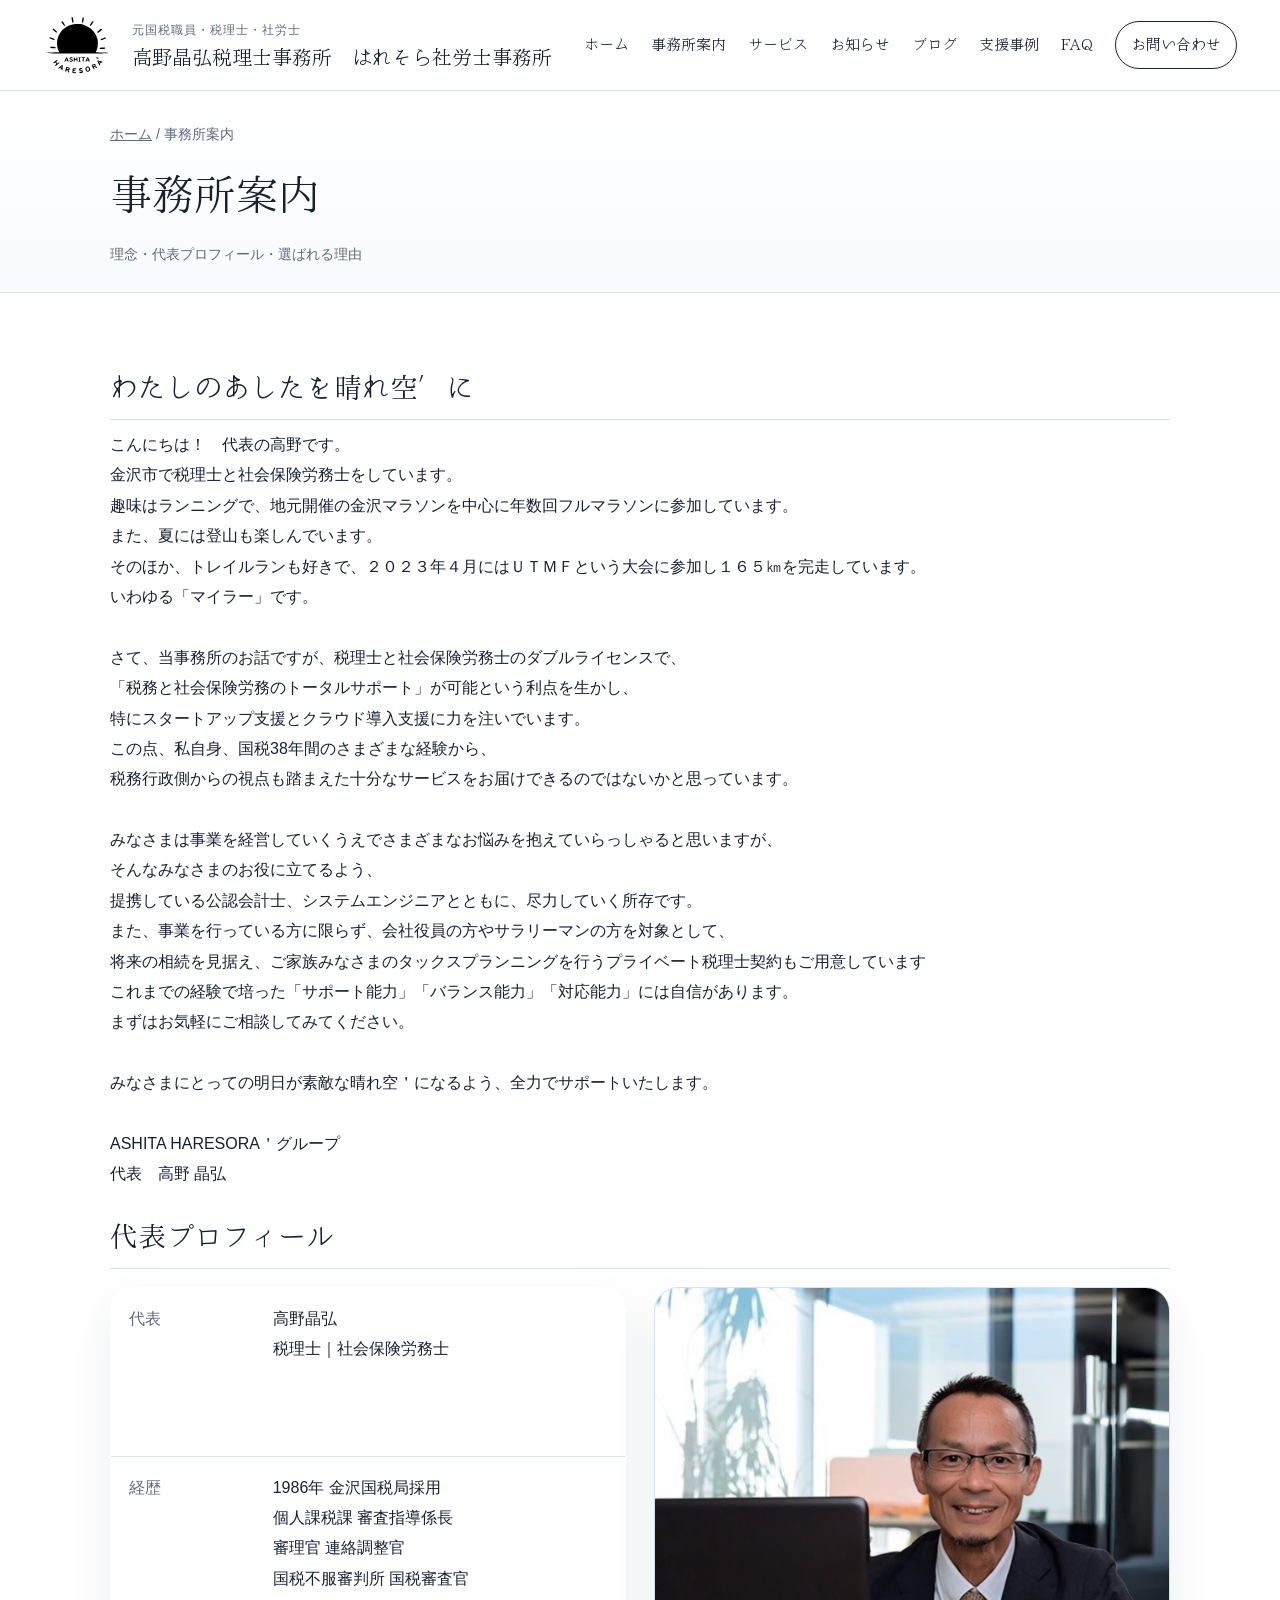
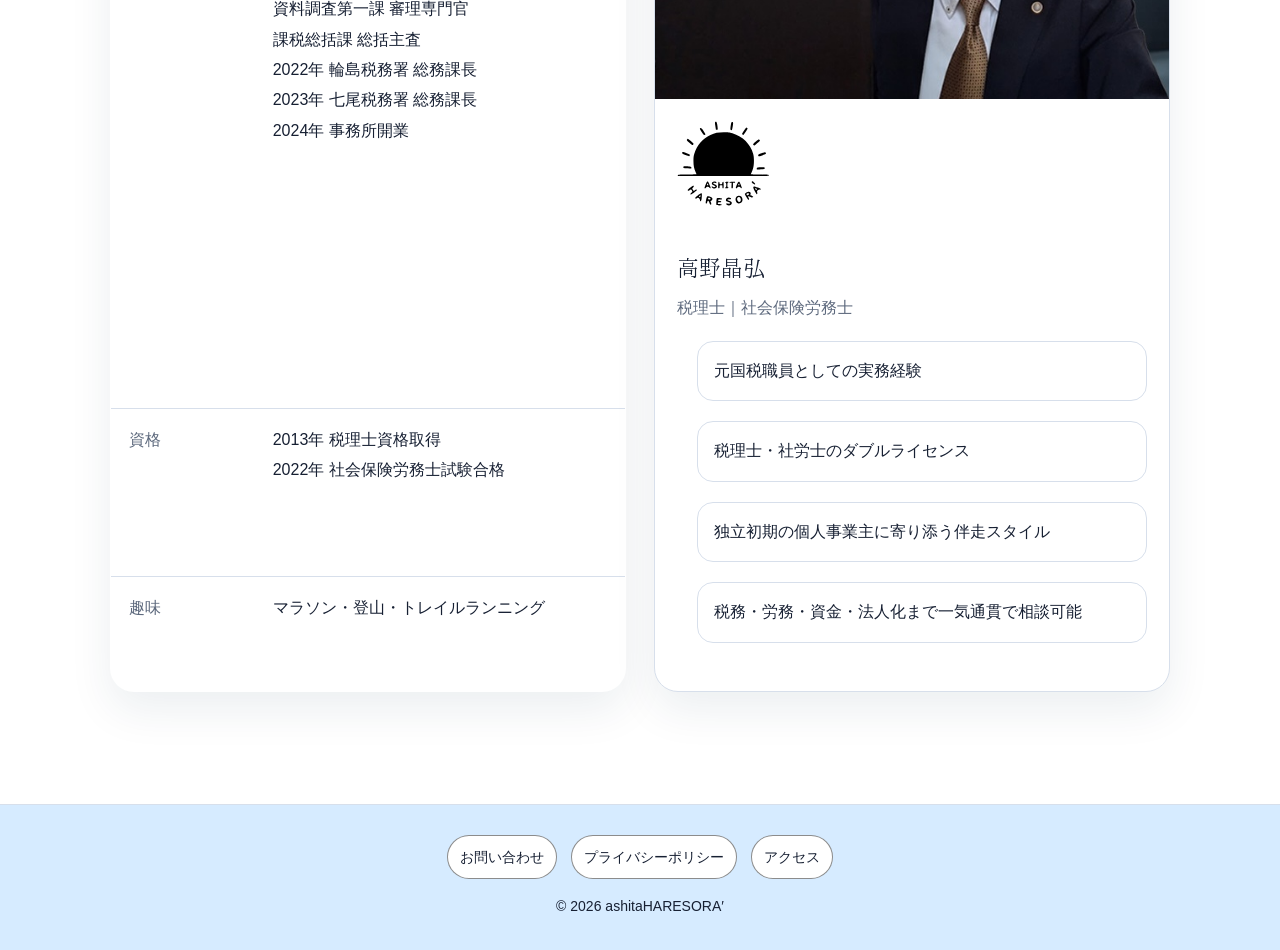
==== about/index.html @ 45d6ba75 "add new files" ====
<!DOCTYPE html>
<html lang="ja">

<head>
  <meta charset="UTF-8">
  <meta name="viewport" content="width=device-width, initial-scale=1.0">
  <title>事務所案内 | ashitaHARESORA′</title>
  <meta name="description" content="理念・代表プロフィール・強みを紹介します。">
  <meta name="robots" content="index,follow,max-image-preview:large">
  <link rel="canonical" href="https://ashitaharesora.github.io/ashita-haresora/about/">
  <meta property="og:title" content="事務所案内 | ashitaHARESORA′">
  <meta property="og:description" content="理念・代表プロフィール・強みを紹介します。">
  <meta property="og:type" content="website">
  <meta property="og:url" content="https://ashitaharesora.github.io/ashita-haresora/about/">
  <meta property="og:site_name" content="ashitaHARESORA′">
  <meta property="og:image" content="https://ashitaharesora.github.io/ashita-haresora/assets/img/ogp.jpg">
  <meta name="twitter:card" content="summary_large_image">
  <link rel="icon" href="../assets/img/Logo_1.svg" type="image/svg+xml">
  <link rel="apple-touch-icon" href="../assets/img/Logo_1.svg">
  <link rel="stylesheet" href="../assets/css/style.css">
  <script defer src="../assets/js/main.js"></script>

</head>

<body>
  <header class="site-header">
    <div class="header-inner">
      <a class="brand" href="../index.html" aria-label="高野晶弘税理士事務所 はれそら社労士事務所 トップページ">
        <img class="brand-logo" src="../assets/img/Logo_1.svg" alt="ashitaHARESORA′ ロゴ">
        <span class="brand-text">
          <span class="brand-kicker">元国税職員・税理士・社労士</span>
          <span class="brand-name">高野晶弘税理士事務所 はれそら社労士事務所</span>
        </span>
      </a>
      <button class="nav-toggle" type="button" aria-label="メニューを開く" aria-expanded="false" data-nav-toggle>
        <span></span><span></span><span></span>
      </button>
      <nav class="nav" data-nav>
        <div class="nav-list"><a class="nav-item" href="../index.html">ホーム</a>
          <a class="nav-item" href="../about/">事務所案内</a>
          <a class="nav-item" href="../services/">サービス</a>
          <a class="nav-item" href="../news/">お知らせ</a>
          <a class="nav-item" href="../blog/">ブログ</a>
          <a class="nav-item" href="../works/">支援事例</a>
          <a class="nav-item" href="../faq/">FAQ</a>
          <a class="nav-item cta" href="../contact/">お問い合わせ</a>
        </div>
      </nav>
    </div>
  </header>

  <main>
    <section class="page-hero">
      <div class="container">
        <p class="breadcrumbs"><a href="../index.html">ホーム</a> / <span>事務所案内</span></p>
        <h1>事務所案内</h1>
        <p class="meta">理念・代表プロフィール・選ばれる理由</p>
      </div>
    </section>
    <section class="section about-section">
      <div class="container">
        <div class="content about-content">
          <div class="content about-content">
            <h2>わたしのあしたを晴れ空′に</h2>
            <p>こんにちは！　代表の高野です。<br>
              金沢市で税理士と社会保険労務士をしています。<br>
              趣味はランニングで、地元開催の金沢マラソンを中心に年数回フルマラソンに参加しています。<br>
              また、夏には登山も楽しんでいます。<br>
              そのほか、トレイルランも好きで、２０２３年４月にはＵＴＭＦという大会に参加し１６５㎞を完走しています。<br>
              いわゆる「マイラー」です。<br>
              <br>
              さて、当事務所のお話ですが、税理士と社会保険労務士のダブルライセンスで、<br>
              「税務と社会保険労務のトータルサポート」が可能という利点を生かし、<br>
              特にスタートアップ支援とクラウド導入支援に力を注いでいます。<br>
              この点、私自身、国税38年間のさまざまな経験から、<br>
              税務行政側からの視点も踏まえた十分なサービスをお届けできるのではないかと思っています。<br>
              <br>
              みなさまは事業を経営していくうえでさまざまなお悩みを抱えていらっしゃると思いますが、<br>
              そんなみなさまのお役に立てるよう、<br>
              提携している公認会計士、システムエンジニアとともに、尽力していく所存です。<br>
              また、事業を行っている方に限らず、会社役員の方やサラリーマンの方を対象として、<br>
              将来の相続を見据え、ご家族みなさまのタックスプランニングを行うプライベート税理士契約もご用意しています<br>
              これまでの経験で培った「サポート能力」「バランス能力」「対応能力」には自信があります。<br>
              まずはお気軽にご相談してみてください。<br>
              <br>
              みなさまにとっての明日が素敵な晴れ空＇になるよう、全力でサポートいたします。<br>
              <br>
              ASHITA HARESORA＇グループ<br>
              代表　高野 晶弘
            </p>

            <h2>代表プロフィール</h2>

            <div class="about-profile-row">
              <div class="about-profile-table">
                <table class="table">
                  <tr>
                    <th>代表</th>
                    <td>高野晶弘<br>税理士｜社会保険労務士</td>
                  </tr>
                  <tr>
                    <th>経歴</th>
                    <td>1986年 金沢国税局採用<br>個人課税課 審査指導係長<br>審理官 連絡調整官<br>国税不服審判所 国税審査官<br>資料調査第一課 審理専門官<br>課税総括課
                      総括主査<br>2022年
                      輪島税務署 総務課長<br>2023年 七尾税務署 総務課長<br>2024年 事務所開業</td>
                  </tr>
                  <tr>
                    <th>資格</th>
                    <td>2013年 税理士資格取得<br>2022年 社会保険労務士試験合格</td>
                  </tr>
                  <tr>
                    <th>趣味</th>
                    <td>マラソン・登山・トレイルランニング</td>
                  </tr>
                </table>
              </div>

              <aside class="profile-card about-profile-card">
                <img class="profile-photo" src="../assets/img/representative.jpg" alt="代表 高野晶弘 税理士・社会保険労務士">
                <div class="profile-body">
                  <img class="mini-logo" src="../assets/img/Logo_1.svg" alt="ashitaHARESORA′ ロゴ">
                  <h3 class="profile-name">高野晶弘</h3>
                  <p class="profile-role">税理士｜社会保険労務士</p>
                  <ul class="list">
                    <li>元国税職員としての実務経験</li>
                    <li>税理士・社労士のダブルライセンス</li>
                    <li>独立初期の個人事業主に寄り添う伴走スタイル</li>
                    <li>税務・労務・資金・法人化まで一気通貫で相談可能</li>
                  </ul>
                </div>
              </aside>
            </div>
          </div>
        </div>
      </div>
    </section>
  </main>

  <footer class="site-footer">
    <div class="footer-inner">
      <div class="footer-links">
        <a href="../contact/">お問い合わせ</a>
        <a href="../privacy/">プライバシーポリシー</a>
        <a href="../access/">アクセス</a>
      </div>
      <div>© <span data-year></span> ashitaHARESORA′</div>
    </div>
  </footer>
</body>

</html>
---- assets/css/style.css ----
@font-face {
  font-family: 'はれのそら明朝';
  src: url('../fonts/harenosora-mincho.woff2') format('woff2'),
    url('../fonts/harenosora-mincho.woff') format('woff');
  font-display: swap;
}

:root {
  --bg: #ffffff;
  --text: #172033;
  --muted: #5d697d;
  --line: #d7dfeb;
  --accent: #d9ecfb;
  --accent-strong: #9cc7eb;
  --card: #f7fbff;
  --hero: #103f70;
  --hero-overlay: rgba(7, 31, 59, .44);
  --max: 1100px;
  --shadow: 0 18px 44px rgba(18, 45, 78, .08);
}

* {
  box-sizing: border-box
}

html {
  scroll-behavior: smooth
}

body {
  margin: 0;
  font-family: "Hiragino Kaku Gothic ProN", "Hiragino Sans", "Yu Gothic", "Meiryo", sans-serif;
  color: var(--text);
  background: var(--bg);
  line-height: 1.9
}

a {
  color: inherit;
  text-decoration: none
}

img {
  max-width: 100%;
  height: auto;
  display: block
}

.site-header {
  position: sticky;
  top: 0;
  z-index: 1000;
  background: rgba(255, 255, 255, .95);
  backdrop-filter: blur(10px);
  border-bottom: 1px solid var(--line)
}

.header-inner {
  max-width: var(--max);
  margin: 0 auto;
  padding: 14px 20px;
  display: flex;
  align-items: center;
  justify-content: space-between;
  gap: 20px
}

.brand {
  display: flex;
  align-items: center;
  gap: 14px;
  min-width: 0
}

.brand-logo {
  width: 62px;
  height: 62px;
  flex: 0 0 62px
}

.brand-text {
  display: flex;
  flex-direction: column;
  gap: 2px;
  min-width: 0
}

.brand-kicker {
  font-size: 12px;
  letter-spacing: .08em;
  color: var(--muted)
}

.brand-name {
  font-family: 'はれのそら明朝', "Yu Mincho", "Hiragino Mincho ProN", serif;
  font-size: 20px;
  line-height: 1.35
}

.nav-toggle {
  display: none;
  border: none;
  background: none;
  padding: 0;
  cursor: pointer;
  width: 36px;
  height: 28px
}

.nav-toggle span {
  display: block;
  height: 2px;
  background: var(--text);
  margin: 7px 0;
  border-radius: 999px
}

.nav-list {
  display: flex;
  gap: 22px;
  align-items: center;
  flex-wrap: wrap;
  font-family: 'はれのそら明朝', "Yu Mincho", "Hiragino Mincho ProN", serif
}

.nav-item {
  font-size: 15px
}

.nav-item.cta {
  padding: 9px 15px;
  border: 1px solid var(--text);
  border-radius: 999px;
  background: #fff
}

main {
  min-height: 60vh
}

.container {
  max-width: var(--max);
  margin: 0 auto;
  padding: 0 20px
}

.hero {
  position: relative;
  overflow: hidden;
  border-bottom: 1px solid rgba(255, 255, 255, .12);
  background: #163f6d;
  color: #fff
}

.hero::before {
  content: "";
  position: absolute;
  inset: 0;
  background: linear-gradient(115deg, var(--hero-overlay), rgba(7, 31, 59, .30) 45%, rgba(7, 31, 59, .18)), url('../img/photo1.jpg') center/cover no-repeat
}

.hero::after {
  content: "";
  position: absolute;
  inset: auto 0 0 0;
  height: 120px;
  background: linear-gradient(180deg, rgba(255, 255, 255, 0), rgba(7, 31, 59, .12))
}

.hero .container {
  position: relative;
  z-index: 1;
  padding-top: 96px;
  padding-bottom: 96px
}

.hero-kicker {
  display: inline-flex;
  padding: 7px 14px;
  border: 1px solid rgba(255, 255, 255, .38);
  border-radius: 999px;
  background: rgba(255, 255, 255, .08);
  font-size: 13px;
  letter-spacing: .08em;
  margin-bottom: 16px
}

.hero h1 {
  font-family: 'はれのそら明朝', "Yu Mincho", "Hiragino Mincho ProN", serif;
  font-weight: 400;
  font-size: clamp(30px, 5vw, 54px);
  line-height: 1.32;
  margin: 0 0 20px;
  max-width: 900px;
  text-shadow: 0 6px 24px rgba(0, 0, 0, .18)
}

.hero p {
  margin: 0;
  font-size: 17px;
  max-width: 850px;
  color: rgba(255, 255, 255, .92)
}

.hero-actions {
  display: flex;
  gap: 14px;
  flex-wrap: wrap;
  margin-top: 30px
}

.button {
  display: inline-flex;
  align-items: center;
  justify-content: center;
  padding: 13px 22px;
  border-radius: 999px;
  border: 1px solid var(--text);
  background: #fff;
  min-width: 180px;
  transition: .2s ease
}

.hero .button {
  border-color: rgba(255, 255, 255, .5)
}

.hero .button:not(.primary) {
  background: rgba(255, 255, 255, .12);
  color: #fff
}

.button.primary {
  background: var(--text);
  color: #fff
}

.button:hover {
  transform: translateY(-1px);
  box-shadow: 0 10px 24px rgba(18, 45, 78, .08)
}

.section {
  padding: 52px 0
}

.section.alt {
  background: #f7fbff
}

.section h2 {
  font-family: 'はれのそら明朝', "Yu Mincho", "Hiragino Mincho ProN", serif;
  font-weight: 400;
  font-size: clamp(25px, 4vw, 34px);
  line-height: 1.45;
  margin: 0 0 18px
}

.section-lead {
  color: var(--muted);
  max-width: 860px;
  margin: 0 0 30px
}

.grid {
  display: grid;
  gap: 20px
}

.grid.two {
  grid-template-columns: repeat(2, minmax(0, 1fr))
}

.grid.three {
  grid-template-columns: repeat(3, minmax(0, 1fr))
}

.card,
.news-item,
.blog-item,
.work-item,
.cta-box,
.profile-card,
.fee-guide {
  background: #fff;
  border: 1px solid var(--line);
  border-radius: 24px;
  box-shadow: var(--shadow)
}

.card {
  padding: 24px
}

.card h3 {
  margin: 0 0 10px;
  font-size: 20px;
  font-family: 'はれのそら明朝', "Yu Mincho", "Hiragino Mincho ProN", serif;
  font-weight: 400;
  line-height: 1.5
}

.card p {
  margin: 0;
  color: #374151
}

.list {
  display: grid;
  gap: 12px;
  padding: 0;
  margin: 0;
  list-style: none
}

.list li {
  padding: 14px 16px;
  border: 1px solid var(--line);
  border-radius: 16px;
  background: #fff
}

.split {
  display: grid;
  grid-template-columns: minmax(0, 1.18fr) minmax(360px, 0.82fr);
  gap: 28px;
  align-items: start;
}

.meta {
  color: var(--muted);
  font-size: 14px
}

.page-hero {
  padding: 56px 0 40px;
  border-bottom: 1px solid var(--line);
  background: linear-gradient(180deg, #fff, #f8fbff)
}

.page-hero h1 {
  margin: 0 0 8px;
  font-family: 'はれのそら明朝', "Yu Mincho", "Hiragino Mincho ProN", serif;
  font-size: clamp(28px, 4vw, 42px);
  font-weight: 400
}

.breadcrumbs {
  margin: 0 0 16px;
  font-size: 14px;
  color: var(--muted)
}

.breadcrumbs a {
  text-decoration: underline
}

.content {
  max-width: 800px
}

.content h2,
.content h3 {
  font-family: 'はれのそら明朝', "Yu Mincho", "Hiragino Mincho ProN", serif;
  font-weight: 400;
  line-height: 1.5
}

.content h2 {
  font-size: 28px;
  margin: 40px 0 12px;
  padding-bottom: 10px;
  border-bottom: 1px solid var(--line)
}

.content h3 {
  font-size: 22px;
  margin: 28px 0 8px
}

.content p {
  margin: 0 0 18px
}

.content ul,
.content ol {
  margin: 0 0 18px 1.25em
}

.content li {
  margin: 0 0 8px
}

.news-list,
.blog-list {
  display: grid;
  gap: 16px
}

.news-item,
.blog-item,
.work-item {
  padding: 22px
}

.news-item time,
.blog-item .meta,
.work-item .meta {
  display: block;
  color: var(--muted);
  font-size: 14px;
  margin-bottom: 8px
}

.news-item h3,
.blog-item h3,
.work-item h3 {
  margin: 0 0 8px;
  font-size: 22px;
  line-height: 1.5;
  font-family: 'はれのそら明朝', "Yu Mincho", "Hiragino Mincho ProN", serif;
  font-weight: 400
}

.tag {
  display: inline-block;
  padding: 4px 10px;
  background: var(--accent);
  border-radius: 999px;
  font-size: 12px
}

.notice {
  padding: 16px 18px;
  border: 1px solid var(--accent-strong);
  background: #f5fbff;
  border-radius: 16px
}

.faq-item {
  padding: 18px 0;
  border-bottom: 1px solid var(--line)
}

.faq-item h3 {
  margin: 0 0 8px;
  font-size: 20px
}

.cta-box {
  background: linear-gradient(135deg, #f7fbff, #eef6ff);
  padding: 30px
}

.site-footer {
  margin-top: 64px;
  border-top: 1px solid var(--line);
  background: rgba(204, 231, 255, .8)
}

.footer-inner {
  max-width: var(--max);
  margin: 0 auto;
  padding: 30px 20px;
  text-align: center;
  font-size: 14px
}

.footer-links {
  display: flex;
  justify-content: center;
  gap: 14px;
  flex-wrap: wrap;
  margin-bottom: 14px
}

.footer-links a {
  padding: 8px 12px;
  border: 1px solid rgba(0, 0, 0, .45);
  border-radius: 999px;
  background: #fff
}

.table {
  width: 100%;
  border-collapse: collapse;
  margin: 12px 0 18px
}

.table th,
.table td {
  border-bottom: 1px solid var(--line);
  padding: 12px 8px;
  text-align: left;
  vertical-align: top
}

.table th {
  width: 28%;
  color: var(--muted);
  font-weight: 400
}

.profile-card {
  overflow: hidden
}

.profile-photo {
  width: 100%;
  aspect-ratio: 5/4;
  object-fit: cover
}

.profile-body {
  padding: 22px
}

.profile-name {
  margin: 0 0 6px;
  font-size: 24px;
  font-family: 'はれのそら明朝', "Yu Mincho", "Hiragino Mincho ProN", serif;
  font-weight: 400
}

.profile-role {
  margin: 0 0 14px;
  color: var(--muted)
}

.mini-logo {
  width: 92px;
  margin: 0 0 18px
}

.service-visual {
  margin: 22px 0 0
}

.fee-guide {
  padding: 18px
}

.fee-guide img {
  width: 100%;
  border-radius: 16px;
  border: 1px solid var(--line)
}

.fee-guide figcaption {
  margin-top: 12px;
  font-size: 14px;
  color: var(--muted)
}

.logo-strip {
  display: grid;
  grid-template-columns: 1fr;
  gap: 12px;
  margin-bottom: 18px;
}

.logo-strip img {
  width: 64px;
  height: 64px;
}

.logo-strip h3 {
  margin: 0 0 6px;
  line-height: 1.5;
}

.logo-strip .meta {
  margin: 0;
}

.home-profile {
  display: grid;
  grid-template-columns: minmax(280px, 320px) minmax(280px, 1fr);
  gap: 24px;
  align-items: start;
}

.highlight-card {
  background: linear-gradient(180deg, #fff, #f8fbff);
  min-width: 0;
}

/* ===== top only: logoなし・右上ハンバーガー ===== */

.home-page .site-header.home-header {
  position: absolute;
  top: 0;
  left: 0;
  right: 0;
  z-index: 30;
  background: transparent;
  border-bottom: none;
  backdrop-filter: none;
}

.home-page .home-header .header-inner {
  max-width: var(--max);
  margin: 0 auto;
  padding: 22px 20px;
  display: flex;
  align-items: flex-start;
  justify-content: space-between;
  gap: 20px;
}

.home-page .brand-overlay {
  display: block;
  min-width: 0;
}

.home-page .brand-text-overlay {
  color: #fff;
}

.home-page .brand-kicker-overlay {
  display: block;
  margin-bottom: 6px;
  font-size: 12px;
  letter-spacing: .08em;
  color: rgba(255, 255, 255, .88);
  text-shadow: 0 4px 16px rgba(0, 0, 0, .20);
}

.home-page .brand-name-line {
  display: block;
  white-space: nowrap;
  font-family: 'はれのそら明朝', "Yu Mincho", "Hiragino Mincho ProN", serif;
  font-size: clamp(24px, 2.6vw, 38px);
  line-height: 1.35;
  color: #fff;
  text-shadow: 0 6px 24px rgba(0, 0, 0, .22);
}

/* 通常ナビはトップでは隠す */
.home-page .nav {
  display: none;
}

/* 開いた時だけ表示 */
.home-page .nav.open {
  display: block;
}

.home-page .nav-toggle {
  display: block;
}

.home-page .nav-toggle-overlay {
  width: 44px;
  height: 44px;
  padding: 6px 4px;
  border: none;
  border-radius: 0;
  background: transparent;
  backdrop-filter: none;
  box-shadow: none;
}

.home-page .nav-toggle-overlay span {
  display: block;
  height: 2px;
  margin: 6px 0;
  border-radius: 999px;
  background: #fff;
}

.home-page .nav-overlay-panel {
  position: fixed;
  top: 0;
  right: 0;
  width: min(420px, 100%);
  height: 100vh;
  padding: 96px 28px 28px;
  background: rgba(255, 255, 255, .98);
  border-left: 1px solid var(--line);
  box-shadow: -12px 0 40px rgba(18, 45, 78, .12);
  z-index: 40;
}

.home-page .nav-overlay-panel .nav-list {
  display: grid;
  gap: 14px;
  padding: 0;
  margin: 0;
}

.home-page .nav-overlay-panel .nav-item {
  display: block;
  font-family: 'はれのそら明朝', "Yu Mincho", "Hiragino Mincho ProN", serif;
  font-size: 24px;
  line-height: 1.5;
}

.home-page .nav-overlay-panel .nav-item.cta {
  margin-top: 12px;
  padding: 14px 18px;
  text-align: center;
  border: 1px solid var(--text);
  border-radius: 999px;
  background: #fff;
}

.home-page .hero .container {
  padding-top: 190px;
  padding-bottom: 110px;
}

@media (max-width: 900px) {
  .home-page .home-header .header-inner {
    padding: 16px 16px 0;
    gap: 12px;
  }

  .home-page .brand-name-line {
    font-size: clamp(17px, 5vw, 24px);
    line-height: 1.4;
    white-space: normal;
  }

  .home-page .brand-kicker-overlay {
    font-size: 10px;
    margin-bottom: 4px;
  }

  .home-page .nav-toggle-overlay {
    width: 44px;
    height: 44px;
    padding: 8px;
  }

  .home-page .nav-overlay-panel {
    width: 100%;
    padding: 84px 20px 24px;
  }

  .home-page .nav-overlay-panel .nav-item {
    font-size: 20px;
  }

  .home-page .hero .container {
    padding-top: 150px;
    padding-bottom: 88px;
  }
}

.home-page .nav-toggle {
  display: block !important;
  position: relative;
  z-index: 60;
}

.home-page .nav-overlay-panel {
  display: none;
}

.home-page .nav-overlay-panel.open {
  display: block;
}

/* ===== トップの屋号を少し下げる ===== */
.home-page .brand-name-group {
  display: flex;
  flex-direction: column;
  gap: 2px;
  margin-top: 20px;
}

/* ===== ヒーロー内の肩書きラベル幅を少し縮める ===== */
.hero-kicker {
  display: inline-flex;
  width: fit-content;
  padding: 6px 12px;
  border: 1px solid rgba(255, 255, 255, .38);
  border-radius: 999px;
  background: rgba(255, 255, 255, .08);
  font-size: 12px;
  letter-spacing: .04em;
  margin-bottom: 16px;
}

/* ===== 開いたメニューの見た目 ===== */
.home-page .nav-overlay-panel {
  position: fixed;
  top: 0;
  right: 0;
  width: min(420px, 100%);
  height: 100vh;
  padding: 84px 28px 28px;
  background: rgba(255, 255, 255, .98);
  border-left: 1px solid var(--line);
  box-shadow: -12px 0 40px rgba(18, 45, 78, .12);
  z-index: 40;
}

.home-page .nav-overlay-panel .nav-list {
  list-style: none;
  padding: 0;
  margin: 0;
  display: grid;
  gap: 14px;
}

.home-page .nav-overlay-panel .nav-list li {
  list-style: none;
  margin: 0;
  padding: 0;
}

.home-page .nav-overlay-panel .nav-item {
  display: block;
  font-family: 'はれのそら明朝', "Yu Mincho", "Hiragino Mincho ProN", serif;
  font-size: 24px;
  line-height: 1.5;
}

/* ===== 閉じるボタン ===== */
.home-page .nav-close {
  position: absolute;
  top: 22px;
  right: 22px;
  width: 48px;
  height: 48px;
  border: 1px solid var(--line);
  border-radius: 999px;
  background: #fff;
  color: var(--text);
  font-size: 28px;
  line-height: 1;
  cursor: pointer;
  display: flex;
  align-items: center;
  justify-content: center;
}

.home-page .nav-close:hover {
  background: #f7fbff;
}

@media (max-width: 900px) {
  .home-page .brand-name-group {
    margin-top: 10px;
  }

  .hero-kicker {
    font-size: 11px;
    padding: 5px 10px;
  }

  .home-page .nav-close {
    top: 18px;
    right: 18px;
    width: 42px;
    height: 42px;
    font-size: 24px;
  }
}

/* ===== HeroをPCで1画面いっぱいにする ===== */
.home-page .hero {
  min-height: 100svh;
  display: flex;
  align-items: stretch;
}

.home-page .hero::before {
  background:
    linear-gradient(115deg, var(--hero-overlay), rgba(7, 31, 59, .30) 45%, rgba(7, 31, 59, .18)),
    url('../img/photo1.jpg') center center / cover no-repeat;
}

.home-page .hero .container {
  width: 100%;
  min-height: 100svh;
  display: flex;
  flex-direction: column;
  justify-content: center;
  padding-top: 140px;
  padding-bottom: 80px;
}

/* ===== PCで画面がかなり横長な時も自然に見せる ===== */
@media (min-width: 901px) {
  .home-page .hero::before {
    background-position: 82% center;
  }
}

/* ===== スマホでは太陽側（右側）が見えるようにする ===== */
@media (max-width: 900px) {
  .home-page .hero {
    min-height: 100svh;
  }

  .home-page .hero::before {
    background:
      linear-gradient(115deg, var(--hero-overlay), rgba(7, 31, 59, .30) 45%, rgba(7, 31, 59, .18)),
      url('../img/photo1.jpg') 78% center / cover no-repeat;
  }

  .home-page .hero .container {
    min-height: 100svh;
    justify-content: flex-start;
    padding-top: 150px;
    padding-bottom: 60px;
  }

  .home-page .hero .container {
    padding-top: 130px;
    padding-bottom: 36px;
    min-height: auto;
  }

  .home-page .brand-name-group {
    margin-top: 6px;
    gap: 0;
  }

  .home-page .brand-name-line {
    line-height: 1.28;
  }

  .home-page .hero-kicker {
    margin-top: 18px;
    margin-bottom: 14px;
    padding: 5px 10px;
  }

  .home-page .hero h1 {
    margin-bottom: 18px;
    line-height: 1.32;
  }

  .home-page .hero p {
    margin-bottom: 18px;
    line-height: 1.8;
  }

  .home-page .hero-actions {
    margin-top: 18px;
    gap: 10px;
  }
}

.highlight-card h3,
.highlight-card p,
.highlight-card li {
  word-break: normal;
  overflow-wrap: break-word;
}

@media (max-width: 1200px) {
  .home-profile {
    grid-template-columns: 1fr;
  }
}

@media (max-width: 900px) {

  .grid.two,
  .grid.three,
  .split,
  .home-profile {
    grid-template-columns: 1fr;
  }

  .nav-toggle {
    display: block
  }

  .nav {
    position: fixed;
    inset: 72px 0 auto 0;
    background: #fff;
    border-bottom: 1px solid var(--line);
    display: none;
  }

  .nav.open {
    display: block
  }

  .nav-list {
    padding: 18px 20px;
    display: grid;
    gap: 12px;
  }
}

/* ===== final mobile spacing adjust ===== */
@media (max-width: 900px) {
  .home-page .home-header .header-inner {
    padding: 12px 14px 0;
    gap: 10px;
  }

  .home-page .brand-name-group {
    margin-top: 12px;
    gap: 0;
  }

  .home-page .brand-name-line {
    font-size: clamp(16px, 4.8vw, 22px);
    line-height: 1.18;
  }

  .home-page .hero .container {
    padding-top: 112px;
    padding-bottom: 20px;
    min-height: auto;
  }

  .home-page .hero-kicker {
    margin-top: -3px;
    margin-bottom: 10px;
    padding: 4px 9px;
    font-size: 10px;
    line-height: 1.2;
  }

  .home-page .hero h1 {
    margin: 0 0 12px;
    line-height: 1.22;
    font-size: clamp(34px, 10.5vw, 52px);
  }

  .home-page .hero p {
    margin: 0 0 12px;
    line-height: 1.65;
    font-size: 14px;
  }

  .home-page .hero-actions {
    margin-top: 12px;
    gap: 8px;
  }

  .home-page .hero .button {
    min-width: 160px;
    padding: 11px 18px;
  }
}

/* about page only */
.about-content {
  max-width: 100%;
}

.about-profile-row {
  display: grid;
  grid-template-columns: minmax(0, 1.6fr) minmax(300px, 0.9fr);
  gap: 28px;
  align-items: stretch;
}

.about-profile-table,
.about-profile-card {
  height: 100%;
}

.about-profile-table .table {
  height: 100%;
  margin: 0;
  background: #fff;
  border: 1px solid var(--line);
  border-radius: 24px;
  overflow: hidden;
  box-shadow: var(--shadow);
}

.about-profile-table .table th,
.about-profile-table .table td {
  padding: 16px 18px;
}

.about-profile-card {
  display: flex;
  flex-direction: column;
}

.about-profile-card .profile-photo {
  aspect-ratio: 5 / 4;
  object-fit: cover;
}

.about-profile-card .profile-body {
  flex: 1;
  display: flex;
  flex-direction: column;
}

.about-profile-card .list {
  flex: 1;
}

@media (max-width: 900px) {
  .about-profile-row {
    grid-template-columns: 1fr;
  }
}

/* ===== about page fix ===== */

.about-section {
  padding-top: 40px;
}

.about-content {
  max-width: 100%;
  margin: 0 auto;
}

.page-hero {
  padding: 40px 0 24px;
}

.page-hero h1 {
  margin: 0 0 6px;
}

.page-hero .meta {
  margin: 0;
}

.about-profile-row {
  display: grid;
  grid-template-columns: repeat(2, minmax(0, 1fr));
  gap: 28px;
  align-items: stretch;
}

.about-profile-table,
.about-profile-card {
  height: 100%;
  width: 100%;
  min-width: 0;
}

.about-profile-card {
  display: flex;
  flex-direction: column;
}

.about-profile-card .profile-body {
  flex: 1;
  display: flex;
  flex-direction: column;
}

.about-profile-card .list {
  flex: 1;
}

@media (max-width: 900px) {
  .about-section {
    padding-top: 28px;
  }

  .page-hero {
    padding: 28px 0 18px;
  }

  .about-profile-row {
    grid-template-columns: 1fr;
    gap: 18px;
  }
}

/* ===== final: sub pages spacing adjust ===== */
body:not(.home-page) .page-hero {
  padding: 32px 0 18px;
}

body:not(.home-page) .page-hero h1 {
  margin: 0 0 6px;
}

body:not(.home-page) .page-hero .meta,
body:not(.home-page) .page-hero p,
body:not(.home-page) .page-hero .section-lead {
  margin: 0 0 8px;
}

/* サービス一覧のブロック用
   HTML側に class="service-local-nav" を付けるのがおすすめ */
body:not(.home-page) .service-local-nav {
  margin-top: 6px;
  padding-top: 8px;
  border-top: 1px solid var(--line);
}

body:not(.home-page) .service-local-nav ul {
  margin: 0;
  padding: 0;
  list-style: none;
}

body:not(.home-page) .service-local-nav li {
  margin: 0 0 4px;
}

/* 下層ページ全体のsection間も少し詰める */
body:not(.home-page) .section {
  padding: 56px 0;
}

body:not(.home-page) .content h2 {
  margin: 30px 0 10px;
}

@media (max-width: 900px) {
  body:not(.home-page) .page-hero {
    padding: 24px 0 14px;
  }

  body:not(.home-page) .service-local-nav {
    margin-top: 4px;
    padding-top: 6px;
  }

  body:not(.home-page) .section {
    padding: 42px 0;
  }

  body:not(.home-page) .content h2 {
    margin: 24px 0 8px;
  }
}

/* ===== final: header layout adjust ===== */
.header-inner {
  max-width: 1180px;
  gap: 14px;
}

.brand {
  display: flex;
  align-items: center;
  gap: 10px;
  flex: 1 1 auto;
  min-width: 0;
}

.brand-logo {
  width: 62px;
  height: 62px;
  flex: 0 0 62px;
  margin-left: -8px;
  /* 少し左へ */
}

.brand-text {
  min-width: 0;
}

.brand-kicker {
  margin-bottom: 2px;
}

.brand-name {
  font-family: 'はれのそら明朝', "Yu Mincho", "Hiragino Mincho ProN", serif;
  font-size: clamp(16px, 1.7vw, 20px);
  line-height: 1.3;
  white-space: nowrap;
  letter-spacing: 0;
}

.nav {
  flex: 0 0 auto;
}

@media (max-width: 1200px) {
  .header-inner {
    max-width: 1120px;
  }

  .brand-name {
    font-size: clamp(15px, 1.5vw, 18px);
  }

  .brand-logo {
    margin-left: -4px;
  }
}

@media (max-width: 900px) {
  .brand-logo {
    margin-left: 0;
  }

  .brand-name {
    white-space: normal;
  }
}

/* =========================================
   FINAL OVERRIDE CSS
   一番下に追加して使う
========================================= */

/* ---------- 共通：下層ページの余白を少し詰める ---------- */
body:not(.home-page) .page-hero {
  padding: 30px 0 16px;
}

body:not(.home-page) .page-hero h1 {
  margin: 0 0 6px;
}

body:not(.home-page) .page-hero .meta,
body:not(.home-page) .page-hero p,
body:not(.home-page) .page-hero .section-lead {
  margin: 0 0 8px;
}

body:not(.home-page) .section {
  padding: 48px 0;
}

body:not(.home-page) .content h2 {
  margin: 26px 0 10px;
}

/* ---------- サービス一覧の位置を少し上に ---------- */
/* 一覧部分に class="service-local-nav" を付けておく */
body:not(.home-page) .service-local-nav {
  margin-top: 4px;
  padding-top: 6px;
  border-top: 1px solid var(--line);
}

body:not(.home-page) .service-local-nav ul {
  margin: 0;
  padding: 0;
  list-style: none;
}

body:not(.home-page) .service-local-nav li {
  margin: 0 0 4px;
  padding: 0;
}

/* ---------- ヘッダー：PC版で事務所名とメニューの間を少し広げる ---------- */
@media (min-width: 901px) {
  .header-inner {
    max-width: 1180px;
    gap: 18px;
  }

  .brand {
    display: flex;
    align-items: center;
    gap: 24px;
    min-width: 0;
    flex: 0 1 auto;
  }

  .brand-logo {
    width: 62px;
    height: 62px;
    flex: 0 0 62px;
    margin-left: -8px;
  }

  .brand-text {
    min-width: 0;
    padding-right: 28px;
  }

  .brand-kicker {
    margin-bottom: 2px;
  }

  .brand-name {
    font-family: 'はれのそら明朝', "Yu Mincho", "Hiragino Mincho ProN", serif;
    font-size: clamp(16px, 1.65vw, 20px);
    line-height: 1.3;
    white-space: nowrap;
    letter-spacing: 0;
  }

  .nav {
    flex: 0 0 auto;
    margin-left: 16px;
  }

  .nav-list {
    gap: 22px;
  }
}

/* ---------- 事務所案内ページ：本文の左寄り感と上の空白を修正 ---------- */
.about-section {
  padding-top: 24px;
}

.about-content {
  max-width: 100%;
  margin: 0 auto;
}

.page-hero+.about-section {
  padding-top: 20px;
}

/* ---------- 代表プロフィール：table と profile-card を均等幅に ---------- */
.about-profile-row {
  display: grid;
  grid-template-columns: repeat(2, minmax(0, 1fr));
  gap: 28px;
  align-items: stretch;
  margin-top: 18px;
}

.about-profile-table,
.about-profile-card {
  width: 100%;
  min-width: 0;
  height: 100%;
}

.about-profile-table .table {
  width: 100%;
  height: 100%;
  margin: 0;
  background: #fff;
  border: 1px solid var(--line);
  border-radius: 24px;
  overflow: hidden;
  box-shadow: var(--shadow);
}

.about-profile-table .table th,
.about-profile-table .table td {
  padding: 16px 18px;
  vertical-align: top;
}

.about-profile-card {
  display: flex;
  flex-direction: column;
}

.about-profile-card .profile-body {
  flex: 1;
  display: flex;
  flex-direction: column;
}

.about-profile-card .list {
  flex: 1;
}

/* ---------- スマホ ---------- */
@media (max-width: 900px) {
  body:not(.home-page) .page-hero {
    padding: 24px 0 14px;
  }

  body:not(.home-page) .section {
    padding: 38px 0;
  }

  body:not(.home-page) .content h2 {
    margin: 22px 0 8px;
  }

  body:not(.home-page) .service-local-nav {
    margin-top: 4px;
    padding-top: 6px;
  }

  .brand-logo {
    margin-left: 0;
  }

  .brand-text {
    padding-right: 0;
  }

  .brand-name {
    white-space: normal;
  }

  .about-section {
    padding-top: 18px;
  }

  .page-hero+.about-section {
    padding-top: 14px;
  }

  .about-profile-row {
    grid-template-columns: 1fr;
    gap: 18px;
  }

  @media (min-width: 901px) {
    .brand-text {
      padding-right: 100px;
    }

    .nav {
      margin-left: 82px;
    }
  }
}


@media (min-width: 901px) {
  .header-inner {
    max-width: 1180px !important;
    justify-content: flex-start !important;
    gap: 24px !important;
  }

  .brand-logo {
    margin-left: -24px !important;
  }

  .brand {
    display: flex;
    align-items: center;
    gap: 24px !important;
    flex: 0 0 auto !important;
  }

  .brand-text {
    padding-right: 0 !important;
    min-width: 0;
  }

  .nav {
    margin-left: 8px !important;
    flex: 0 0 auto !important;
  }
}


.flow-list {
  list-style: none;
  margin: 0;
  padding: 0;
}

.flow-list li {
  position: relative;
  padding: 0 0 34px;
  margin: 0 0 22px;
}

.flow-list li:not(:last-child)::after {
  content: "↓";
  position: absolute;
  left: 0;
  bottom: 0;
  font-size: 22px;
  line-height: 1;
  color: var(--muted);
}

.flow-title {
  display: inline-block;
  margin-bottom: 6px;
  font-weight: 400;
  font-family: 'はれのそら明朝', "Yu Mincho", "Hiragino Mincho ProN", serif;
}


/* ===== tax page pricing table ===== */
.tax-content {
  max-width: 100%;
}

.pricing-panels {
  display: grid;
  grid-template-columns: repeat(2, minmax(0, 1fr));
  gap: 24px;
  margin-top: 18px;
}

.price-panel {
  background: #fff;
  border: 1px solid var(--line);
  border-radius: 24px;
  box-shadow: var(--shadow);
  padding: 24px;
  min-width: 0;
}

.price-panel h3 {
  margin: 0 0 8px;
  font-size: 28px;
  font-family: 'はれのそら明朝', "Yu Mincho", "Hiragino Mincho ProN", serif;
  font-weight: 400;
  line-height: 1.4;
}

.price-panel-lead {
  margin: 0 0 18px;
  color: var(--muted);
}

.table-wrap {
  overflow-x: auto;
}

.price-table {
  width: 100%;
  min-width: 620px;
  border-collapse: collapse;
  background: #fff;
}

.price-table th,
.price-table td {
  border: 1px solid var(--line);
  padding: 14px 12px;
  text-align: left;
  vertical-align: top;
  line-height: 1.7;
}

.price-table th {
  background: #d9ecfb;
  font-family: 'はれのそら明朝', "Yu Mincho", "Hiragino Mincho ProN", serif;
  font-weight: 400;
}

.price-service-cell {
  width: 34%;
}

.service-bullets {
  list-style: none;
  margin: 0;
  padding: 0;
}

.service-bullets li {
  margin: 0 0 6px;
  padding-left: 1em;
  text-indent: -1em;
}

.service-bullets li::before {
  content: "・";
}

.service-note {
  margin: 12px 0 0;
  color: #355a8b;
  line-height: 1.7;
}

.price-note {
  margin: 14px 0 0;
  font-size: 14px;
  color: var(--muted);
}

@media (max-width: 900px) {
  .pricing-panels {
    grid-template-columns: 1fr;
    gap: 18px;
  }

  .price-panel {
    padding: 18px;
  }

  .price-panel h3 {
    font-size: 24px;
  }

  .price-table {
    min-width: 560px;
  }
}

/* taxページ 料金表を縦並びにする */
.pricing-panels {
  grid-template-columns: 1fr !important;
}

.pricing-content {
  max-width: 100%;
}

.management-pricing .price-table th {
  background: #ecd9c1;
}

.spot-note {
  display: inline-block;
  margin-top: 8px;
  font-size: 14px;
  line-height: 1.7;
  color: var(--text);
}

@media (min-width: 901px) {
  .home-page .home-header .header-inner {
    justify-content: space-between !important;
  }

  .home-page .brand-overlay {
    flex: 1 1 auto;
    min-width: 0;
  }

  .home-page .nav-toggle-overlay {
    margin-left: auto;
    flex: 0 0 auto;
  }
}

@media (min-width: 901px) {
  .home-page .brand-name-group {
    margin-top: 20px;
    margin-left: 24px;
  }
}

/* トップページ：代表プロフィール → お知らせ・記事 を縦並びにする */
.home-page .split {
  grid-template-columns: 1fr !important;
  gap: 40px;
}

/* 主なサービスのカード高さを揃える */
.home-page .section .grid.three {
  align-items: stretch;
}

.home-page .section .grid.three>.card,
.home-page .section .grid.three>a.card {
  display: flex;
  flex-direction: column;
  height: 100%;
}

/* 税理士業務カードの補足 */
.service-subnote {
  margin-top: 12px;
  font-size: 14px;
  line-height: 1.6;
  color: var(--muted);
}

/* トップページ「主なサービス」のカード高さをそろえる */
@media (min-width: 901px) {
  .home-page .section .grid.three {
    align-items: stretch;
  }

  .home-page .section .grid.three>.card,
  .home-page .section .grid.three>a.card {
    display: flex;
    flex-direction: column;
    height: 100%;
    min-height: 190px;
  }
}

.blog-item-with-image {
  overflow: hidden;
  display: block;
  padding: 0;
}

.blog-thumb {
  aspect-ratio: 16 / 9;
  overflow: hidden;
  border-bottom: 1px solid var(--line);
}

.blog-thumb img {
  width: 100%;
  height: 100%;
  object-fit: cover;
}

.blog-item-body {
  padding: 22px;
}
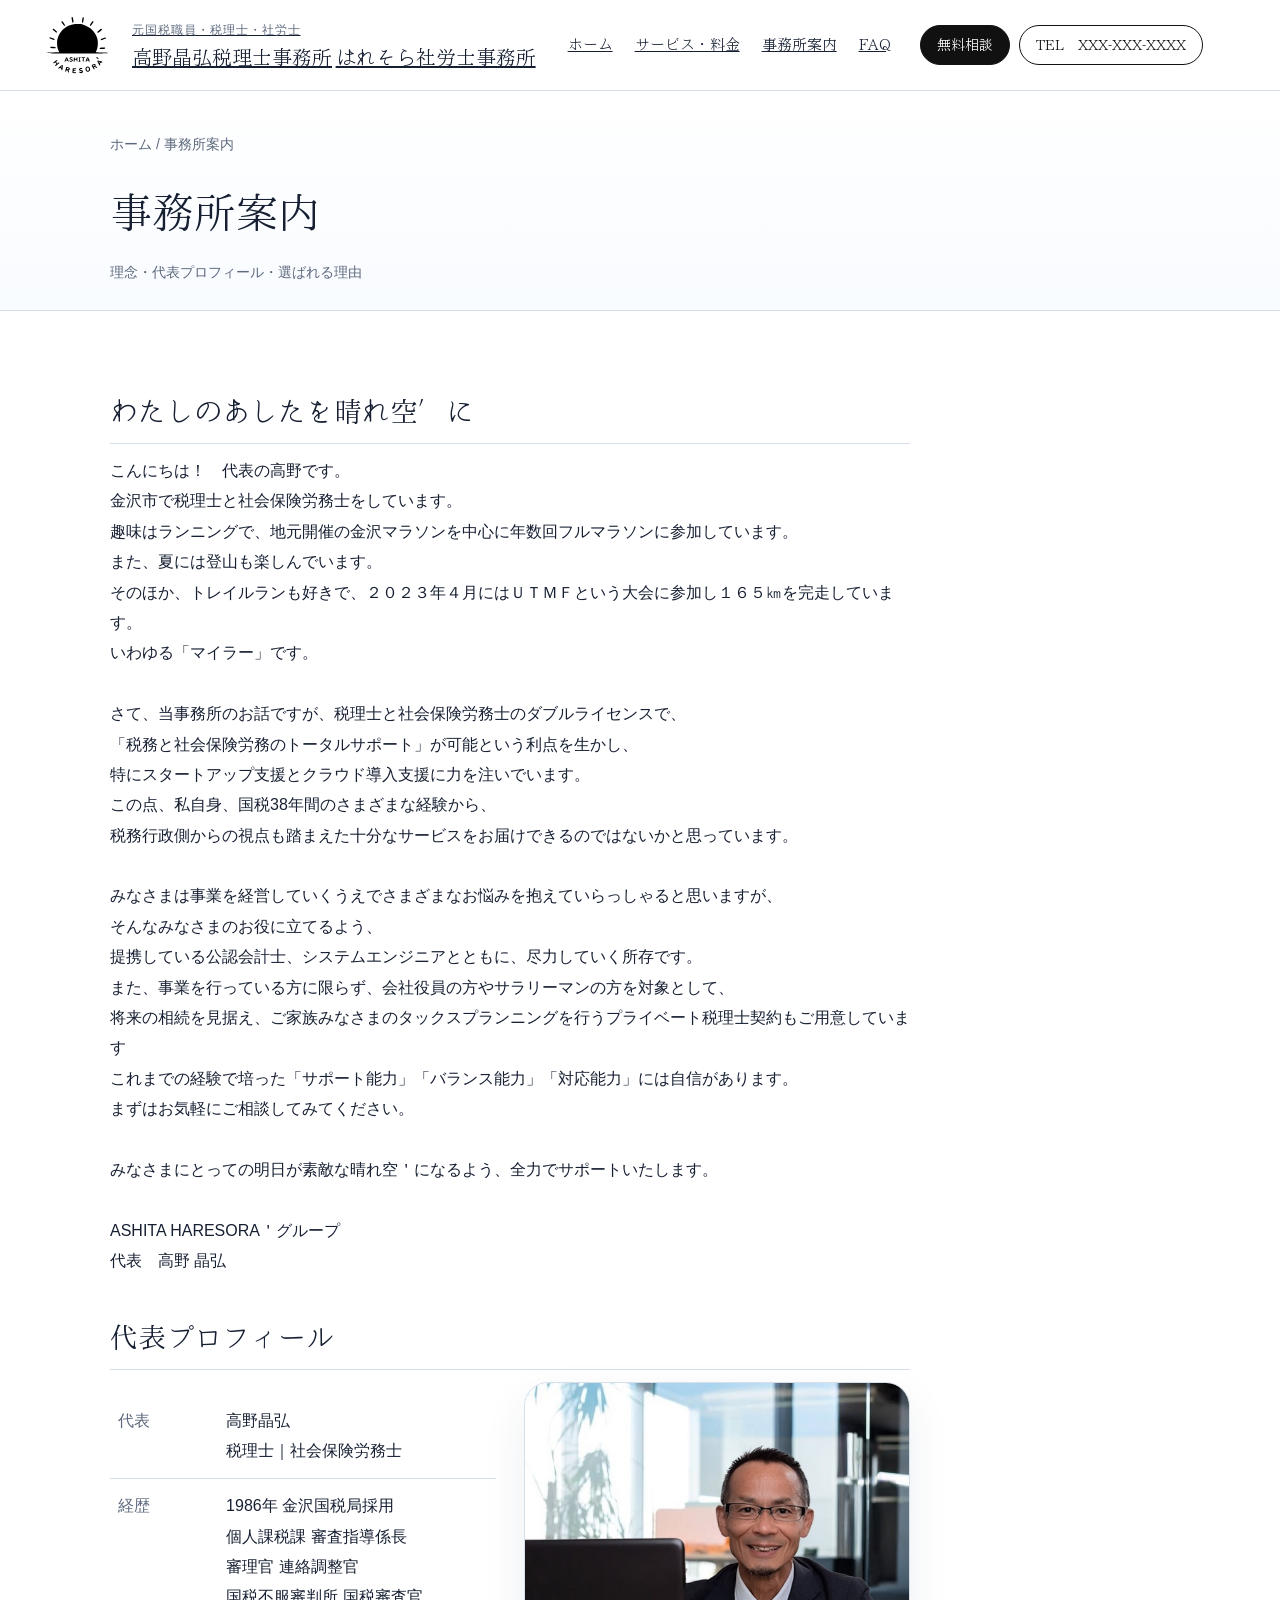
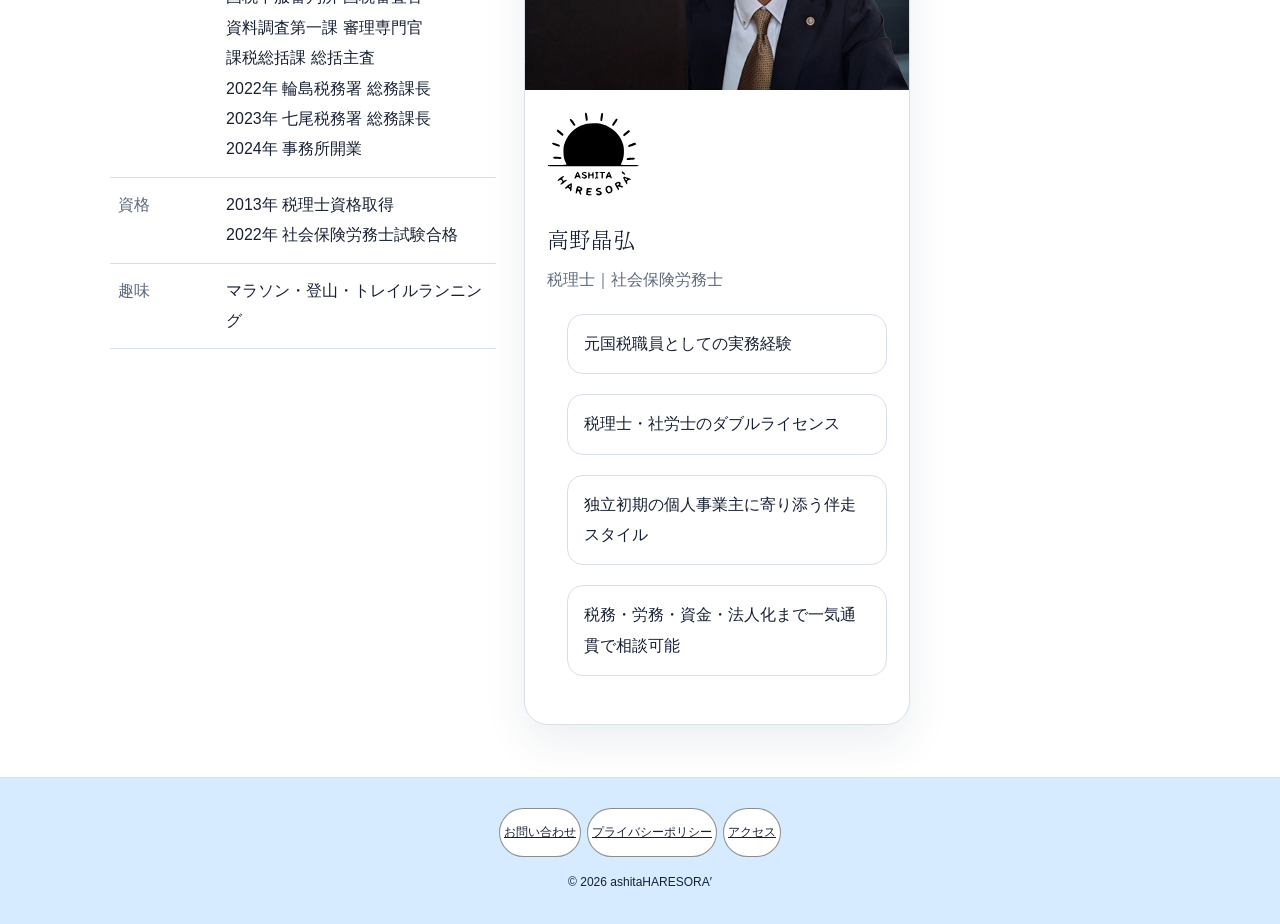
==== commit e9ff68ab: "Merge pull request #2 from ashitaharesora/codex-css-audit-safe-pass Unify mobile headers and remove " ====
--- a/about/index.html
+++ b/about/index.html
@@ -22,28 +22,29 @@
 
 </head>
 
-<body>
+<body class="static-header-unified">
   <header class="site-header">
     <div class="header-inner">
-      <a class="brand" href="../index.html" aria-label="高野晶弘税理士事務所 はれそら社労士事務所 トップページ">
+      <a class="brand" href="../" aria-label="高野晶弘税理士事務所 はれそら社労士事務所 トップページ">
         <img class="brand-logo" src="../assets/img/Logo_1.svg" alt="ashitaHARESORA′ ロゴ">
         <span class="brand-text">
           <span class="brand-kicker">元国税職員・税理士・社労士</span>
-          <span class="brand-name">高野晶弘税理士事務所 はれそら社労士事務所</span>
+          <span class="brand-name">
+            <span class="brand-name-tax">高野晶弘税理士事務所</span>
+            <span class="brand-name-labor">はれそら社労士事務所</span>
+          </span>
         </span>
       </a>
-      <button class="nav-toggle" type="button" aria-label="メニューを開く" aria-expanded="false" data-nav-toggle>
-        <span></span><span></span><span></span>
-      </button>
-      <nav class="nav" data-nav>
-        <div class="nav-list"><a class="nav-item" href="../index.html">ホーム</a>
+      <nav class="nav site-nav-static" id="site-nav">
+        <div class="nav-list">
+          <a class="nav-item" href="../">ホーム</a>
+          <a class="nav-item" href="../services/">サービス・料金</a>
           <a class="nav-item" href="../about/">事務所案内</a>
-          <a class="nav-item" href="../services/">サービス</a>
-          <a class="nav-item" href="../news/">お知らせ</a>
-          <a class="nav-item" href="../blog/">ブログ</a>
-          <a class="nav-item" href="../works/">支援事例</a>
           <a class="nav-item" href="../faq/">FAQ</a>
-          <a class="nav-item cta" href="../contact/">お問い合わせ</a>
+          <div class="nav-cta-group">
+            <a class="nav-item cta cta-free" href="../contact/">無料相談</a>
+            <a class="nav-item cta cta-phone" href="tel:XXX-XXX-XXXX">TEL XXX-XXX-XXXX</a>
+          </div>
         </div>
       </nav>
     </div>
@@ -148,4 +149,4 @@
   </footer>
 </body>
 
-</html>+</html>
--- a/assets/css/style.css
+++ b/assets/css/style.css
@@ -37,7 +37,6 @@
 
 a {
   color: inherit;
-  text-decoration: none
 }
 
 img {
@@ -63,13 +62,6 @@
   align-items: center;
   justify-content: space-between;
   gap: 20px
-}
-
-.brand {
-  display: flex;
-  align-items: center;
-  gap: 14px;
-  min-width: 0
 }
 
 .brand-logo {
@@ -352,7 +344,7 @@
 }
 
 .breadcrumbs a {
-  text-decoration: underline
+  text-decoration: none
 }
 
 .content {
@@ -453,7 +445,6 @@
 }
 
 .site-footer {
-  margin-top: 64px;
   border-top: 1px solid var(--line);
   background: rgba(204, 231, 255, .8)
 }
@@ -463,19 +454,19 @@
   margin: 0 auto;
   padding: 30px 20px;
   text-align: center;
-  font-size: 14px
+  font-size: 12px
 }
 
 .footer-links {
   display: flex;
   justify-content: center;
-  gap: 14px;
+  gap: 6px;
   flex-wrap: wrap;
   margin-bottom: 14px
 }
 
 .footer-links a {
-  padding: 8px 12px;
+  padding: 12px 4px;
   border: 1px solid rgba(0, 0, 0, .45);
   border-radius: 999px;
   background: #fff
@@ -530,26 +521,6 @@
 .mini-logo {
   width: 92px;
   margin: 0 0 18px
-}
-
-.service-visual {
-  margin: 22px 0 0
-}
-
-.fee-guide {
-  padding: 18px
-}
-
-.fee-guide img {
-  width: 100%;
-  border-radius: 16px;
-  border: 1px solid var(--line)
-}
-
-.fee-guide figcaption {
-  margin-top: 12px;
-  font-size: 14px;
-  color: var(--muted)
 }
 
 .logo-strip {
@@ -669,33 +640,6 @@
   background: #fff;
 }
 
-.home-page .nav-overlay-panel {
-  position: fixed;
-  top: 0;
-  right: 0;
-  width: min(420px, 100%);
-  height: 100vh;
-  padding: 96px 28px 28px;
-  background: rgba(255, 255, 255, .98);
-  border-left: 1px solid var(--line);
-  box-shadow: -12px 0 40px rgba(18, 45, 78, .12);
-  z-index: 40;
-}
-
-.home-page .nav-overlay-panel .nav-list {
-  display: grid;
-  gap: 14px;
-  padding: 0;
-  margin: 0;
-}
-
-.home-page .nav-overlay-panel .nav-item {
-  display: block;
-  font-family: 'はれのそら明朝', "Yu Mincho", "Hiragino Mincho ProN", serif;
-  font-size: 24px;
-  line-height: 1.5;
-}
-
 .home-page .nav-overlay-panel .nav-item.cta {
   margin-top: 12px;
   padding: 14px 18px;
@@ -755,6 +699,16 @@
 }
 
 .home-page .nav-overlay-panel {
+  position: fixed;
+  top: 0;
+  right: 0;
+  width: min(420px, 100%);
+  height: 100vh;
+  padding: 84px 28px 28px;
+  background: rgba(255, 255, 255, .98);
+  border-left: 1px solid var(--line);
+  box-shadow: -12px 0 40px rgba(18, 45, 78, .12);
+  z-index: 40;
   display: none;
 }
 
@@ -784,19 +738,6 @@
 }
 
 /* ===== 開いたメニューの見た目 ===== */
-.home-page .nav-overlay-panel {
-  position: fixed;
-  top: 0;
-  right: 0;
-  width: min(420px, 100%);
-  height: 100vh;
-  padding: 84px 28px 28px;
-  background: rgba(255, 255, 255, .98);
-  border-left: 1px solid var(--line);
-  box-shadow: -12px 0 40px rgba(18, 45, 78, .12);
-  z-index: 40;
-}
-
 .home-page .nav-overlay-panel .nav-list {
   list-style: none;
   padding: 0;
@@ -809,13 +750,6 @@
   list-style: none;
   margin: 0;
   padding: 0;
-}
-
-.home-page .nav-overlay-panel .nav-item {
-  display: block;
-  font-family: 'はれのそら明朝', "Yu Mincho", "Hiragino Mincho ProN", serif;
-  font-size: 24px;
-  line-height: 1.5;
 }
 
 /* ===== 閉じるボタン ===== */
@@ -880,7 +814,7 @@
   flex-direction: column;
   justify-content: center;
   padding-top: 140px;
-  padding-bottom: 80px;
+  padding-bottom: 68px;
 }
 
 /* ===== PCで画面がかなり横長な時も自然に見せる ===== */
@@ -983,12 +917,6 @@
   .nav.open {
     display: block
   }
-
-  .nav-list {
-    padding: 18px 20px;
-    display: grid;
-    gap: 12px;
-  }
 }
 
 /* ===== final mobile spacing adjust ===== */
@@ -1023,9 +951,8 @@
   }
 
   .home-page .hero h1 {
-    margin: 0 0 12px;
-    line-height: 1.22;
-    font-size: clamp(34px, 10.5vw, 52px);
+    margin: 4 4 12px;
+    line-height: 1;
   }
 
   .home-page .hero p {
@@ -1046,72 +973,15 @@
 }
 
 /* about page only */
-.about-content {
-  max-width: 100%;
-}
-
-.about-profile-row {
-  display: grid;
-  grid-template-columns: minmax(0, 1.6fr) minmax(300px, 0.9fr);
-  gap: 28px;
-  align-items: stretch;
-}
-
-.about-profile-table,
-.about-profile-card {
-  height: 100%;
-}
-
-.about-profile-table .table {
-  height: 100%;
-  margin: 0;
-  background: #fff;
-  border: 1px solid var(--line);
-  border-radius: 24px;
-  overflow: hidden;
-  box-shadow: var(--shadow);
-}
-
-.about-profile-table .table th,
-.about-profile-table .table td {
-  padding: 16px 18px;
-}
-
-.about-profile-card {
-  display: flex;
-  flex-direction: column;
-}
-
 .about-profile-card .profile-photo {
   aspect-ratio: 5 / 4;
   object-fit: cover;
 }
 
-.about-profile-card .profile-body {
-  flex: 1;
-  display: flex;
-  flex-direction: column;
-}
-
-.about-profile-card .list {
-  flex: 1;
-}
-
-@media (max-width: 900px) {
-  .about-profile-row {
-    grid-template-columns: 1fr;
-  }
-}
-
 /* ===== about page fix ===== */
 
 .about-section {
   padding-top: 40px;
-}
-
-.about-content {
-  max-width: 100%;
-  margin: 0 auto;
 }
 
 .page-hero {
@@ -1140,21 +1010,6 @@
   min-width: 0;
 }
 
-.about-profile-card {
-  display: flex;
-  flex-direction: column;
-}
-
-.about-profile-card .profile-body {
-  flex: 1;
-  display: flex;
-  flex-direction: column;
-}
-
-.about-profile-card .list {
-  flex: 1;
-}
-
 @media (max-width: 900px) {
   .about-section {
     padding-top: 28px;
@@ -1162,72 +1017,6 @@
 
   .page-hero {
     padding: 28px 0 18px;
-  }
-
-  .about-profile-row {
-    grid-template-columns: 1fr;
-    gap: 18px;
-  }
-}
-
-/* ===== final: sub pages spacing adjust ===== */
-body:not(.home-page) .page-hero {
-  padding: 32px 0 18px;
-}
-
-body:not(.home-page) .page-hero h1 {
-  margin: 0 0 6px;
-}
-
-body:not(.home-page) .page-hero .meta,
-body:not(.home-page) .page-hero p,
-body:not(.home-page) .page-hero .section-lead {
-  margin: 0 0 8px;
-}
-
-/* サービス一覧のブロック用
-   HTML側に class="service-local-nav" を付けるのがおすすめ */
-body:not(.home-page) .service-local-nav {
-  margin-top: 6px;
-  padding-top: 8px;
-  border-top: 1px solid var(--line);
-}
-
-body:not(.home-page) .service-local-nav ul {
-  margin: 0;
-  padding: 0;
-  list-style: none;
-}
-
-body:not(.home-page) .service-local-nav li {
-  margin: 0 0 4px;
-}
-
-/* 下層ページ全体のsection間も少し詰める */
-body:not(.home-page) .section {
-  padding: 56px 0;
-}
-
-body:not(.home-page) .content h2 {
-  margin: 30px 0 10px;
-}
-
-@media (max-width: 900px) {
-  body:not(.home-page) .page-hero {
-    padding: 24px 0 14px;
-  }
-
-  body:not(.home-page) .service-local-nav {
-    margin-top: 4px;
-    padding-top: 6px;
-  }
-
-  body:not(.home-page) .section {
-    padding: 42px 0;
-  }
-
-  body:not(.home-page) .content h2 {
-    margin: 24px 0 8px;
   }
 }
 
@@ -1288,192 +1077,6 @@
 }
 
 @media (max-width: 900px) {
-  .brand-logo {
-    margin-left: 0;
-  }
-
-  .brand-name {
-    white-space: normal;
-  }
-}
-
-/* =========================================
-   FINAL OVERRIDE CSS
-   一番下に追加して使う
-========================================= */
-
-/* ---------- 共通：下層ページの余白を少し詰める ---------- */
-body:not(.home-page) .page-hero {
-  padding: 30px 0 16px;
-}
-
-body:not(.home-page) .page-hero h1 {
-  margin: 0 0 6px;
-}
-
-body:not(.home-page) .page-hero .meta,
-body:not(.home-page) .page-hero p,
-body:not(.home-page) .page-hero .section-lead {
-  margin: 0 0 8px;
-}
-
-body:not(.home-page) .section {
-  padding: 48px 0;
-}
-
-body:not(.home-page) .content h2 {
-  margin: 26px 0 10px;
-}
-
-/* ---------- サービス一覧の位置を少し上に ---------- */
-/* 一覧部分に class="service-local-nav" を付けておく */
-body:not(.home-page) .service-local-nav {
-  margin-top: 4px;
-  padding-top: 6px;
-  border-top: 1px solid var(--line);
-}
-
-body:not(.home-page) .service-local-nav ul {
-  margin: 0;
-  padding: 0;
-  list-style: none;
-}
-
-body:not(.home-page) .service-local-nav li {
-  margin: 0 0 4px;
-  padding: 0;
-}
-
-/* ---------- ヘッダー：PC版で事務所名とメニューの間を少し広げる ---------- */
-@media (min-width: 901px) {
-  .header-inner {
-    max-width: 1180px;
-    gap: 18px;
-  }
-
-  .brand {
-    display: flex;
-    align-items: center;
-    gap: 24px;
-    min-width: 0;
-    flex: 0 1 auto;
-  }
-
-  .brand-logo {
-    width: 62px;
-    height: 62px;
-    flex: 0 0 62px;
-    margin-left: -8px;
-  }
-
-  .brand-text {
-    min-width: 0;
-    padding-right: 28px;
-  }
-
-  .brand-kicker {
-    margin-bottom: 2px;
-  }
-
-  .brand-name {
-    font-family: 'はれのそら明朝', "Yu Mincho", "Hiragino Mincho ProN", serif;
-    font-size: clamp(16px, 1.65vw, 20px);
-    line-height: 1.3;
-    white-space: nowrap;
-    letter-spacing: 0;
-  }
-
-  .nav {
-    flex: 0 0 auto;
-    margin-left: 16px;
-  }
-
-  .nav-list {
-    gap: 22px;
-  }
-}
-
-/* ---------- 事務所案内ページ：本文の左寄り感と上の空白を修正 ---------- */
-.about-section {
-  padding-top: 24px;
-}
-
-.about-content {
-  max-width: 100%;
-  margin: 0 auto;
-}
-
-.page-hero+.about-section {
-  padding-top: 20px;
-}
-
-/* ---------- 代表プロフィール：table と profile-card を均等幅に ---------- */
-.about-profile-row {
-  display: grid;
-  grid-template-columns: repeat(2, minmax(0, 1fr));
-  gap: 28px;
-  align-items: stretch;
-  margin-top: 18px;
-}
-
-.about-profile-table,
-.about-profile-card {
-  width: 100%;
-  min-width: 0;
-  height: 100%;
-}
-
-.about-profile-table .table {
-  width: 100%;
-  height: 100%;
-  margin: 0;
-  background: #fff;
-  border: 1px solid var(--line);
-  border-radius: 24px;
-  overflow: hidden;
-  box-shadow: var(--shadow);
-}
-
-.about-profile-table .table th,
-.about-profile-table .table td {
-  padding: 16px 18px;
-  vertical-align: top;
-}
-
-.about-profile-card {
-  display: flex;
-  flex-direction: column;
-}
-
-.about-profile-card .profile-body {
-  flex: 1;
-  display: flex;
-  flex-direction: column;
-}
-
-.about-profile-card .list {
-  flex: 1;
-}
-
-/* ---------- スマホ ---------- */
-@media (max-width: 900px) {
-  body:not(.home-page) .page-hero {
-    padding: 24px 0 14px;
-  }
-
-  body:not(.home-page) .section {
-    padding: 38px 0;
-  }
-
-  body:not(.home-page) .content h2 {
-    margin: 22px 0 8px;
-  }
-
-  body:not(.home-page) .service-local-nav {
-    margin-top: 4px;
-    padding-top: 6px;
-  }
-
   .brand-logo {
     margin-left: 0;
   }
@@ -1578,7 +1181,7 @@
 
 .pricing-panels {
   display: grid;
-  grid-template-columns: repeat(2, minmax(0, 1fr));
+  grid-template-columns: 1fr;
   gap: 24px;
   margin-top: 18px;
 }
@@ -1682,11 +1285,6 @@
   }
 }
 
-/* taxページ 料金表を縦並びにする */
-.pricing-panels {
-  grid-template-columns: 1fr !important;
-}
-
 .pricing-content {
   max-width: 100%;
 }
@@ -1787,4 +1385,1145 @@
 
 .blog-item-body {
   padding: 22px;
-}+}
+
+/* ===== top page: standard header without hamburger ===== */
+.home-page.static-header-home .site-header {
+  position: sticky;
+  top: 0;
+  left: auto;
+  right: auto;
+  z-index: 1000;
+  background: rgba(255, 255, 255, .95);
+  backdrop-filter: blur(10px);
+  border-bottom: 1px solid var(--line);
+}
+
+.home-page.static-header-home .header-inner {
+  align-items: center;
+}
+
+.home-page.static-header-home .brand {
+  display: flex;
+  align-items: center;
+  min-width: 0;
+}
+
+.home-page.static-header-home .brand-logo {
+  width: 62px;
+  height: 62px;
+  flex: 0 0 62px;
+  margin-left: 0 !important;
+}
+
+.home-page.static-header-home .brand-text {
+  display: flex;
+  flex-direction: column;
+  gap: 2px;
+  min-width: 0;
+  padding-right: 0 !important;
+  color: var(--text);
+}
+
+.home-page.static-header-home .brand-kicker {
+  font-size: 9px;
+  letter-spacing: .08em;
+  color: var(--muted);
+  line-height: 1.15;
+  margin-bottom: 0;
+}
+
+.home-page.static-header-home .brand-name {
+  font-family: 'はれのそら明朝', "Yu Mincho", "Hiragino Mincho ProN", serif;
+  font-size: clamp(16px, 1.65vw, 20px);
+  line-height: 1.3;
+  white-space: nowrap;
+  color: var(--text);
+}
+
+.home-page.static-header-home .nav,
+.home-page.static-header-home .site-nav-static {
+  display: block !important;
+  position: static !important;
+  inset: auto !important;
+  background: transparent !important;
+  border: 0 !important;
+  box-shadow: none !important;
+  margin-left: 8px !important;
+  padding: 0 !important;
+  flex: 0 0 auto !important;
+}
+
+.home-page.static-header-home .nav-list {
+  display: flex !important;
+  gap: 22px;
+  align-items: center;
+  flex-wrap: wrap;
+  padding: 0 !important;
+  margin: 0 !important;
+  list-style: none;
+}
+
+.home-page.static-header-home .nav-toggle,
+.home-page.static-header-home .nav-close,
+.home-page.static-header-home .nav-toggle-overlay {
+  display: none !important;
+}
+
+.home-page.static-header-home .hero {
+  min-height: calc(100svh - 96px);
+}
+
+.home-page.static-header-home .hero .container {
+  min-height: calc(100svh - 96px);
+  justify-content: center;
+  padding-top: 72px;
+  padding-bottom: 88px;
+}
+
+.home-page.static-header-home .brand-name-group,
+.home-page.static-header-home .brand-name-line,
+.home-page.static-header-home .brand-overlay,
+.home-page.static-header-home .brand-text-overlay,
+.home-page.static-header-home .nav-overlay-panel {
+  all: unset;
+}
+
+@media (max-width: 1200px) {
+  .home-page.static-header-home .header-inner {
+    max-width: 1120px;
+  }
+
+  .home-page.static-header-home .brand-name {
+    font-size: clamp(15px, 1.5vw, 18px);
+  }
+}
+
+@media (max-width: 900px) {
+  .home-page.static-header-home .header-inner {
+    padding: 3px 3px;
+    align-items: flex-start;
+  }
+
+  .home-page.static-header-home .brand-logo {
+    width: 36px;
+    height: 36px;
+    flex-basis: 36px;
+  }
+
+  .home-page.static-header-home .brand-name {
+    white-space: normal;
+    font-size: 15.75px;
+    line-height: 1.35;
+  }
+
+  .home-page.static-header-home .nav,
+  .home-page.static-header-home .site-nav-static {
+    width: 100%;
+    margin-left: 0 !important;
+  }
+
+  .home-page.static-header-home .nav-list {
+    gap: 4px 16px;
+    justify-content: center;
+    padding-top: 3px !important;
+  }
+
+  .home-page.static-header-home .nav-item {
+    font-size: 14px;
+    display: inline-flex;
+    align-items: center;
+    justify-content: center;
+    padding: 0px 10px;
+  }
+
+  .home-page.static-header-home .nav-item.cta {
+    padding: 2px 6px;
+  }
+
+  .home-page.static-header-home .hero .container {
+    min-height: auto;
+    padding-top: 72px;
+    padding-bottom: 36px;
+  }
+}
+
+
+/* ===== header CTA: consolidated ===== */
+
+.nav-list {
+  align-items: center;
+  gap: 0.9rem;
+  flex-wrap: wrap;
+}
+
+.nav-cta-group .nav-item.cta {
+  display: inline-flex;
+  align-items: center;
+  justify-content: center;
+  min-height: 40px;
+  padding: 0.66rem 1rem;
+  border-radius: 999px;
+  font-size: 0.88rem;
+  line-height: 1;
+  white-space: nowrap;
+  text-decoration: none;
+}
+
+/* 無料相談：黒ボタン */
+.nav-cta-group .nav-item.cta-free {
+  background: #111111;
+  color: #ffffff;
+  border: 1px solid #111111;
+}
+
+.nav-cta-group .nav-item.cta-free:hover {
+  background: #2a2a2a;
+  color: #ffffff;
+  border-color: #2a2a2a;
+}
+
+/* TEL：白地 + 黒枠 */
+.nav-cta-group .nav-item.cta-phone {
+  background: #ffffff;
+  color: #111111;
+  border: 1px solid #111111;
+}
+
+.nav-cta-group .nav-item.cta-phone:hover {
+  background: #f5f5f5;
+  color: #111111;
+  border-color: #111111;
+}
+
+@media (min-width: 1201px) {
+  .nav-list {
+    flex-wrap: nowrap;
+  }
+
+  .nav-item {
+    font-size: 0.94rem;
+  }
+}
+
+@media (max-width: 1200px) {
+  .brand-name {
+    font-size: 0.96rem;
+  }
+
+  .nav-item {
+    font-size: 0.9rem;
+  }
+
+  .nav-cta-group .nav-item.cta {
+    padding: 0.62rem 0.88rem;
+    font-size: 0.82rem;
+  }
+}
+
+@media (max-width: 900px) {
+  .nav-cta-group {
+    width: 100%;
+    margin-left: 0;
+    justify-content: center;
+    margin-top: 0.4rem;
+  }
+
+  .nav-cta-group .nav-item.cta {
+    flex: 1 1 auto;
+    max-width: 240px;
+  }
+}
+
+@media (max-width: 640px) {
+  .nav-cta-group {
+    flex-direction: column;
+    align-items: stretch;
+  }
+
+  .nav-cta-group .nav-item.cta {
+    width: 100%;
+    max-width: none;
+  }
+}
+
+
+.home-page.static-header-home .hero-kicker {
+  margin-top: -8px;
+  margin-bottom: 14px;
+}
+
+/* ===== トップ：代表プロフィールの写真を大きくして右側へ ===== */
+.home-page .home-profile {
+  grid-template-columns: minmax(320px, 1.1fr) minmax(300px, 0.9fr);
+  gap: 28px;
+  align-items: stretch;
+}
+
+.home-page .profile-card {
+  display: grid;
+  grid-template-columns: minmax(0, 1fr) 320px;
+  align-items: stretch;
+  overflow: hidden;
+}
+
+.home-page .profile-body {
+  order: 1;
+  padding: 28px;
+}
+
+.home-page .profile-photo {
+  order: 2;
+  width: 100%;
+  height: 100%;
+  min-height: 320px;
+  aspect-ratio: auto;
+  object-fit: cover;
+  object-position: center top;
+}
+
+/* 画面が少し狭い時は写真を少しだけ縮める */
+@media (max-width: 1200px) {
+  .home-page .profile-card {
+    grid-template-columns: minmax(0, 1fr) 280px;
+  }
+
+  .home-page .profile-photo {
+    min-height: 280px;
+  }
+}
+
+/* スマホでは縦並びに戻す */
+@media (max-width: 900px) {
+  .home-page.static-header-home .hero .container {
+    min-height: auto;
+    padding-top: 4px;
+    padding-bottom: 4px;
+  }
+
+  .home-page.static-header-home .hero-kicker {
+    margin-top: 0;
+    margin-bottom: 12px;
+  }
+
+  .home-page .home-profile {
+    grid-template-columns: 1fr;
+  }
+
+  .home-page .profile-card {
+    grid-template-columns: 1fr;
+  }
+
+  .home-page .profile-body {
+    order: 2;
+    padding: 22px;
+  }
+
+  .home-page .profile-photo {
+    order: 1;
+    min-height: auto;
+    aspect-ratio: 5 / 4;
+  }
+}
+
+.card {
+  transition: transform .25s ease, box-shadow .25s ease;
+}
+
+.card:hover {
+  transform: translateY(-4px);
+}
+
+/* ===== motion ===== */
+
+.js-fade-up,
+.js-slide-left,
+.js-slide-right {
+  opacity: 0;
+  transition:
+    opacity 0.8s ease,
+    transform 0.8s ease;
+  will-change: opacity, transform;
+}
+
+.js-fade-up {
+  transform: translateY(22px);
+}
+
+.js-slide-left {
+  transform: translateX(-28px);
+}
+
+.js-slide-right {
+  transform: translateX(28px);
+}
+
+.js-fade-up.is-visible,
+.js-slide-left.is-visible,
+.js-slide-right.is-visible {
+  opacity: 1;
+  transform: translate(0, 0);
+}
+
+.delay-1 {
+  transition-delay: 0.08s;
+}
+
+.delay-2 {
+  transition-delay: 0.16s;
+}
+
+.delay-3 {
+  transition-delay: 0.24s;
+}
+
+.delay-4 {
+  transition-delay: 0.32s;
+}
+
+.hero-kicker {
+  letter-spacing: 0.08em;
+}
+
+.hero h1,
+.hero p,
+.hero-actions {
+  will-change: opacity, transform;
+}
+
+.card,
+.news-item,
+.blog-item {
+  transition:
+    transform 0.28s ease,
+    box-shadow 0.28s ease,
+    border-color 0.28s ease;
+}
+
+.card:hover,
+.news-item:hover,
+.blog-item:hover {
+  transform: translateY(-4px);
+}
+
+@media (prefers-reduced-motion: reduce) {
+  .js-fade-up,
+  .js-slide-left,
+  .js-slide-right,
+  .card,
+  .news-item,
+  .blog-item {
+    opacity: 1 !important;
+    transform: none !important;
+    transition: none !important;
+  }
+}
+
+/* ===== service icons ===== */
+.service-icon {
+  width: 52px;
+  height: 52px;
+  display: block;
+  margin-bottom: 14px;
+  color: #172033;
+  opacity: 0.92;
+}
+
+.card:hover .service-icon {
+  transform: translateY(-1px);
+  transition: transform .2s ease;
+}
+
+@media (max-width: 640px) {
+  .service-icon {
+    width: 46px;
+    height: 46px;
+    margin-bottom: 12px;
+  }
+}
+
+/* ===== smartphone typography tuning ===== */
+@media (max-width: 768px) {
+  body {
+    font-size: 14px;
+    line-height: 1.7;
+  }
+
+  h1 {
+    font-size: 1.9rem;
+    line-height: 1.35;
+  }
+
+  h2 {
+    font-size: 1.45rem;
+    line-height: 1.4;
+  }
+
+  h3 {
+    font-size: 1.08rem;
+    line-height: 1.45;
+  }
+
+  p,
+  li,
+  .meta,
+  .section-lead,
+  .nav-item,
+  .button,
+  .card p,
+  .news-item p,
+  .blog-item p,
+  .footer-links a {
+    font-size: 0.92rem;
+  }
+
+  .hero-kicker,
+  .brand-kicker,
+  .breadcrumbs {
+    font-size: 0.78rem;
+  }
+
+  .brand-name {
+    font-size: 0.95rem;
+    line-height: 1.5;
+  }
+
+  .button,
+  .nav-cta-group .nav-item.cta {
+    font-size: 0.9rem;
+  }
+}
+
+/* ===== smartphone compact layout ===== */
+@media (max-width: 768px) {
+  /* 全体の左右余白をかなり小さく */
+  .container,
+  .header-inner,
+  .footer-inner {
+    width: min(100% - 4px, 1200px);
+  }
+
+  .section,
+  .page-hero {
+    padding-top: 40px;
+    padding-bottom: 40px;
+  }
+
+  .header-inner {
+    display: block;
+    padding-top: 10px;
+    padding-bottom: 10px;
+  }
+
+  .brand {
+    display: grid;
+    grid-template-columns: 42px 1fr;
+    gap: 10px;
+    align-items: start;
+    margin-bottom: 10px;
+  }
+
+  .brand-logo {
+    width: 42px;
+    height: 42px;
+  }
+
+  .brand-kicker {
+    font-size: 0.66rem;
+    line-height: 1.35;
+    margin-bottom: 2px;
+  }
+
+  .brand-name {
+    font-size: 0.88rem;
+    line-height: 1.35;
+    white-space: normal;
+    word-break: keep-all;
+    overflow-wrap: break-word;
+  }
+
+  .nav-item {
+    font-size: 0.82rem;
+    line-height: 1.3;
+  }
+
+  .nav-cta-group {
+    display: flex;
+    flex-direction: column;
+    gap: 8px;
+    width: 100%;
+    margin: 8px 0 0;
+  }
+
+  .nav-cta-group .nav-item.cta {
+    width: 100%;
+    min-height: 42px;
+    padding: 0.72rem 0.9rem;
+    font-size: 0.84rem;
+    justify-content: center;
+  }
+
+  /* ヒーローも少し詰める */
+  .hero .container {
+    padding-top: 36px;
+    padding-bottom: 44px;
+  }
+
+  .hero-kicker {
+    font-size: 0.74rem;
+    margin-bottom: 10px;
+  }
+
+  h1 {
+    font-size: 1.7rem;
+    line-height: 1.3;
+  }
+
+  h2 {
+    font-size: 1.32rem;
+    line-height: 1.35;
+  }
+
+  h3 {
+    font-size: 1rem;
+  }
+
+  p,
+  li,
+  .meta,
+  .section-lead,
+  .card p,
+  .news-item p,
+  .blog-item p,
+  .button,
+  .footer-links a {
+    font-size: 0.88rem;
+  }
+
+  .grid.three,
+  .home-profile,
+  .split {
+    gap: 16px;
+  }
+
+  .card,
+  .cta-box,
+  .profile-card,
+  .form-wrap {
+    padding: 18px;
+  }
+}
+
+/* ===== smartphone header final fix ===== */
+@media (max-width: 768px) {
+  .site-header {
+    position: sticky;
+    top: 0;
+  }
+
+  .header-inner {
+    display: block;
+    padding: 8px 12px 8px;
+    width: min(100% - 12px, 1200px);
+  }
+
+  .brand {
+    gap: 8px;
+  }
+
+  .brand-kicker {
+    font-size: 0.58rem;
+    line-height: 1.2;
+    margin-bottom: 1px;
+    letter-spacing: 0.04em;
+  }
+
+  .brand-name {
+    display: block;
+    font-size: 0.82rem;
+    line-height: 1.2;
+    white-space: nowrap;
+    word-break: normal;
+    overflow-wrap: normal;
+    letter-spacing: 0;
+  }
+
+  .nav-item {
+    font-size: 0.76rem;
+    line-height: 1.2;
+  }
+
+  .nav-cta-group {
+    display: flex;
+    flex-direction: row;
+    width: 100%;
+    gap: 8px;
+    margin: 6px 0 0;
+    justify-content: flex-start;
+  }
+
+  .nav-cta-group .nav-item.cta {
+    width: auto;
+    max-width: none;
+    flex: 1 1 0;
+    min-height: 34px;
+    padding: 0.55rem 0.7rem;
+    font-size: 0.74rem;
+  }
+}
+
+/* ===== mobile final adjust ===== */
+@media (max-width: 768px) {
+
+  /* 左右余白を今より狭くする */
+  .container,
+  .header-inner,
+  .footer-inner {
+    width: 100%;
+    max-width: none;
+    padding-left: 8px;
+    padding-right: 8px;
+  }
+
+  /* ヘッダー全体を少し低くする */
+  .site-header {
+    padding: 0;
+  }
+
+  .header-inner {
+    padding-top: 6px;
+    padding-bottom: 6px;
+  }
+
+  /* ロゴまわり */
+  .brand {
+    grid-template-columns: 28px 1fr;
+    align-items: center;
+    margin-bottom: 0px;
+  }
+
+  .brand-logo {
+    width: 18px;
+    height: 18px;
+    flex: 0 0 18px;
+  }
+
+  .brand-name {
+    font-size: 0.76rem;
+    line-height: 1.1;
+    white-space: nowrap;
+  }
+
+  /* ナビの余白も少し圧縮 */
+  .nav-list {
+    gap: 4px 8px;
+  }
+
+  .nav-item {
+    font-size: 0.72rem;
+    line-height: 1.1;
+  }
+
+  .nav-cta-group {
+    gap: 6px;
+    margin-top: 2px;
+  }
+
+  .nav-cta-group .nav-item.cta {
+    min-height: 30px;
+  }
+
+  /* 本文とフッターも左右余白を少し詰める */
+  .section,
+  .page-hero {
+    padding-top: 32px;
+    padding-bottom: 32px;
+  }
+
+  .footer-inner {
+    padding-top: 20px;
+    padding-bottom: 20px;
+  }
+}
+
+/* ===== header office names split ===== */
+.brand-name {
+  display: inline-flex;
+  align-items: baseline;
+  gap: 0.18em; /* ← 2つの事務所名の間隔。小さくしたいならここをさらに下げる */
+}
+
+.brand-name-tax,
+.brand-name-labor {
+  display: inline-block;
+}
+
+@media (max-width: 768px) {
+  .nav-cta-group .nav-item.cta {
+  min-height: 28px;
+  padding: 0.3rem 0.4rem;
+}
+}
+
+/* ===== mobile only floating CTA ===== */
+.floating-cta {
+  display: none;
+}
+
+/* スマホだけ：ヘッダーCTAとヒーローボタンを消す */
+@media (max-width: 768px) {
+  .home-page.static-header-home .nav-cta-group,
+  .home-page.static-header-home .hero-actions {
+    display: none !important;
+  }
+
+  .home-page.static-header-home {
+    padding-bottom: 68px;
+  }
+
+  .floating-cta {
+    position: fixed;
+    left: 0;
+    right: 0;
+    bottom: 0;
+    z-index: 1100;
+    display: flex;
+    gap: 8px;
+    padding: 10px 8px calc(10px + env(safe-area-inset-bottom));
+    background: rgba(255, 255, 255, 0.96);
+    border-top: 1px solid var(--line);
+    box-shadow: 0 -8px 24px rgba(18, 45, 78, .08);
+
+    opacity: 0;
+    visibility: hidden;
+    transform: translateY(110%);
+    pointer-events: none;
+    transition: opacity .25s ease, transform .25s ease, visibility .25s ease;
+  }
+
+  .floating-cta.is-visible {
+    opacity: 1;
+    visibility: visible;
+    transform: translateY(0);
+    pointer-events: auto;
+  }
+
+  .floating-cta-item {
+    flex: 1 1 0;
+    display: inline-flex;
+    align-items: center;
+    justify-content: center;
+    min-height: 42px;
+    padding: 0.72rem 0.7rem;
+    border-radius: 999px;
+    font-size: 0.84rem;
+    line-height: 1;
+    text-decoration: none;
+    white-space: nowrap;
+  }
+
+  .floating-cta-free {
+    background: #4a4a4a;
+    color: #fff;
+    border: 1px solid #4a4a4a;
+  }
+
+  .floating-cta-phone {
+    background: #fff;
+    color: #444;
+    border: 1px solid #b8b8b8;
+  }
+}
+
+@media (max-width: 768px) {
+  .floating-cta-free {
+    background: #111111;
+    color: #ffffff;
+    border: 1px solid #111111;
+  }
+
+  .floating-cta-free:hover {
+    background: #2a2a2a;
+    color: #ffffff;
+    border-color: #2a2a2a;
+  }
+
+  .floating-cta-phone {
+    background: #ffffff;
+    color: #111111;
+    border: 1px solid #111111;
+  }
+
+  .floating-cta-phone:hover {
+    background: #f5f5f5;
+    color: #111111;
+    border-color: #111111;
+  }
+}
+
+.home-page.static-header-home .brand {
+  display: flex;
+  width: 100%;
+}
+
+/* =========================================
+   services page header unified with home
+   style.css の一番下に追加
+========================================= */
+
+/* 共通 */
+:is(.static-header-service, .static-header-unified) .site-header {
+  position: sticky;
+  top: 0;
+  z-index: 1000;
+  background: rgba(255, 255, 255, .95);
+  backdrop-filter: blur(10px);
+  border-bottom: 1px solid var(--line);
+}
+
+:is(.static-header-service, .static-header-unified) .header-inner {
+  max-width: 1180px;
+  margin: 0 auto;
+  padding: 14px 20px;
+  display: flex;
+  align-items: center;
+  justify-content: space-between;
+  gap: 20px;
+}
+
+:is(.static-header-service, .static-header-unified) .brand {
+  display: flex;
+  align-items: center;
+  gap: 14px;
+  min-width: 0;
+  flex: 1 1 auto;
+}
+
+:is(.static-header-service, .static-header-unified) .brand-logo {
+  width: 62px;
+  height: 62px;
+  flex: 0 0 62px;
+  margin-left: 0;
+}
+
+:is(.static-header-service, .static-header-unified) .brand-text {
+  display: flex;
+  flex-direction: column;
+  gap: 2px;
+  min-width: 0;
+}
+
+:is(.static-header-service, .static-header-unified) .brand-kicker {
+  font-size: 12px;
+  letter-spacing: .08em;
+  color: var(--muted);
+}
+
+:is(.static-header-service, .static-header-unified) .brand-name {
+  display: inline-flex;
+  align-items: baseline;
+  gap: 0.18em;
+  font-family: 'はれのそら明朝', "Yu Mincho", "Hiragino Mincho ProN", serif;
+  font-size: clamp(16px, 1.65vw, 20px);
+  line-height: 1.3;
+  white-space: nowrap;
+  color: var(--text);
+}
+
+:is(.static-header-service, .static-header-unified) .brand-name-tax,
+:is(.static-header-service, .static-header-unified) .brand-name-labor {
+  display: inline-block;
+}
+
+:is(.static-header-service, .static-header-unified) .nav,
+:is(.static-header-service, .static-header-unified) .site-nav-static {
+  display: block !important;
+  position: static !important;
+  inset: auto !important;
+  background: transparent !important;
+  border: 0 !important;
+  box-shadow: none !important;
+  margin-left: 8px !important;
+  padding: 0 !important;
+  flex: 0 0 auto !important;
+}
+
+:is(.static-header-service, .static-header-unified) .nav-list {
+  display: flex !important;
+  gap: 22px;
+  align-items: center;
+  flex-wrap: wrap;
+  padding: 0 !important;
+  margin: 0 !important;
+  list-style: none;
+}
+
+:is(.static-header-service, .static-header-unified) .nav-item {
+  font-size: 15px;
+}
+
+:is(.static-header-service, .static-header-unified) .nav-item.cta {
+  display: inline-flex;
+  align-items: center;
+  justify-content: center;
+  min-height: 40px;
+  padding: 0.66rem 1rem;
+  border-radius: 999px;
+  line-height: 1;
+  white-space: nowrap;
+}
+
+:is(.static-header-service, .static-header-unified) .nav-cta-group {
+  display: flex;
+  align-items: center;
+  gap: 0.6rem;
+  margin-left: 0.45rem;
+  flex-shrink: 0;
+}
+
+:is(.static-header-service, .static-header-unified) .nav-cta-group .cta-free {
+  background: #111111;
+  color: #ffffff;
+  border: 1px solid #111111;
+}
+
+:is(.static-header-service, .static-header-unified) .nav-cta-group .cta-phone {
+  background: #ffffff;
+  color: #111111;
+  border: 1px solid #111111;
+}
+
+/* mobile */
+@media (max-width: 768px) {
+  :is(.static-header-service, .static-header-unified).has-floating-cta {
+    padding-bottom: 68px;
+  }
+
+  :is(.static-header-service, .static-header-unified) .nav-cta-group {
+    display: none !important;
+  }
+
+  :is(.static-header-service, .static-header-unified) .header-inner,
+  :is(.static-header-service, .static-header-unified) .container,
+  :is(.static-header-service, .static-header-unified) .footer-inner {
+    width: 100%;
+    max-width: none;
+    padding-left: 8px;
+    padding-right: 8px;
+  }
+
+  :is(.static-header-service, .static-header-unified) .header-inner {
+    display: block;
+    padding-top: 6px;
+    padding-bottom: 6px;
+    align-items: flex-start;
+  }
+
+  :is(.static-header-service, .static-header-unified) .brand {
+    display: grid;
+    grid-template-columns: 28px 1fr;
+    align-items: center;
+    width: 100%;
+    margin-bottom: 0;
+  }
+
+  :is(.static-header-service, .static-header-unified) .brand-logo {
+    width: 36px;
+    height: 36px;
+    flex-basis: 36px;
+  }
+
+  :is(.static-header-service, .static-header-unified) .brand-text {
+    display: block;
+    min-width: 0;
+  }
+
+  :is(.static-header-service, .static-header-unified) .brand-kicker {
+    font-size: 9px;
+    line-height: 1.15;
+    margin-bottom: 0;
+  }
+
+  :is(.static-header-service, .static-header-unified) .brand-name {
+    white-space: normal;
+    font-size: 15.75px;
+    line-height: 1.35;
+  }
+
+  :is(.static-header-service, .static-header-unified) .nav,
+  :is(.static-header-service, .static-header-unified) .site-nav-static {
+    width: 100%;
+    margin-left: 0 !important;
+  }
+
+  :is(.static-header-service, .static-header-unified) .nav-list {
+    display: flex !important;
+    flex-wrap: wrap;
+    gap: 4px 8px;
+    align-items: center;
+    justify-content: center;
+    padding: 3px 0 0 !important;
+    margin: 0 !important;
+  }
+
+  :is(.static-header-service, .static-header-unified) .nav-item {
+    font-size: 0.72rem;
+    line-height: 1.1;
+    display: inline-flex;
+    align-items: center;
+    justify-content: center;
+    padding: 0 10px;
+  }
+
+  :is(.static-header-service, .static-header-unified) .floating-cta {
+    position: fixed;
+    left: 0;
+    right: 0;
+    bottom: 0;
+    z-index: 1100;
+    display: flex;
+    gap: 8px;
+    padding: 10px 8px calc(10px + env(safe-area-inset-bottom));
+    background: rgba(255, 255, 255, 0.96);
+    border-top: 1px solid var(--line);
+    box-shadow: 0 -8px 24px rgba(18, 45, 78, .08);
+    opacity: 0;
+    visibility: hidden;
+    transform: translateY(110%);
+    pointer-events: none;
+    transition: opacity .25s ease, transform .25s ease, visibility .25s ease;
+  }
+
+  :is(.static-header-service, .static-header-unified) .floating-cta.is-visible {
+    opacity: 1;
+    visibility: visible;
+    transform: translateY(0);
+    pointer-events: auto;
+  }
+
+  :is(.static-header-service, .static-header-unified) .floating-cta-item {
+    flex: 1 1 0;
+    display: inline-flex;
+    align-items: center;
+    justify-content: center;
+    min-height: 42px;
+    padding: 0.72rem 0.7rem;
+    border-radius: 999px;
+    font-size: 0.84rem;
+    line-height: 1;
+    text-decoration: none;
+    white-space: nowrap;
+  }
+
+  :is(.static-header-service, .static-header-unified) .floating-cta-free {
+    background: #111111;
+    color: #ffffff;
+    border: 1px solid #111111;
+  }
+
+  :is(.static-header-service, .static-header-unified) .floating-cta-phone {
+    background: #ffffff;
+    color: #111111;
+    border: 1px solid #111111;
+  }
+}
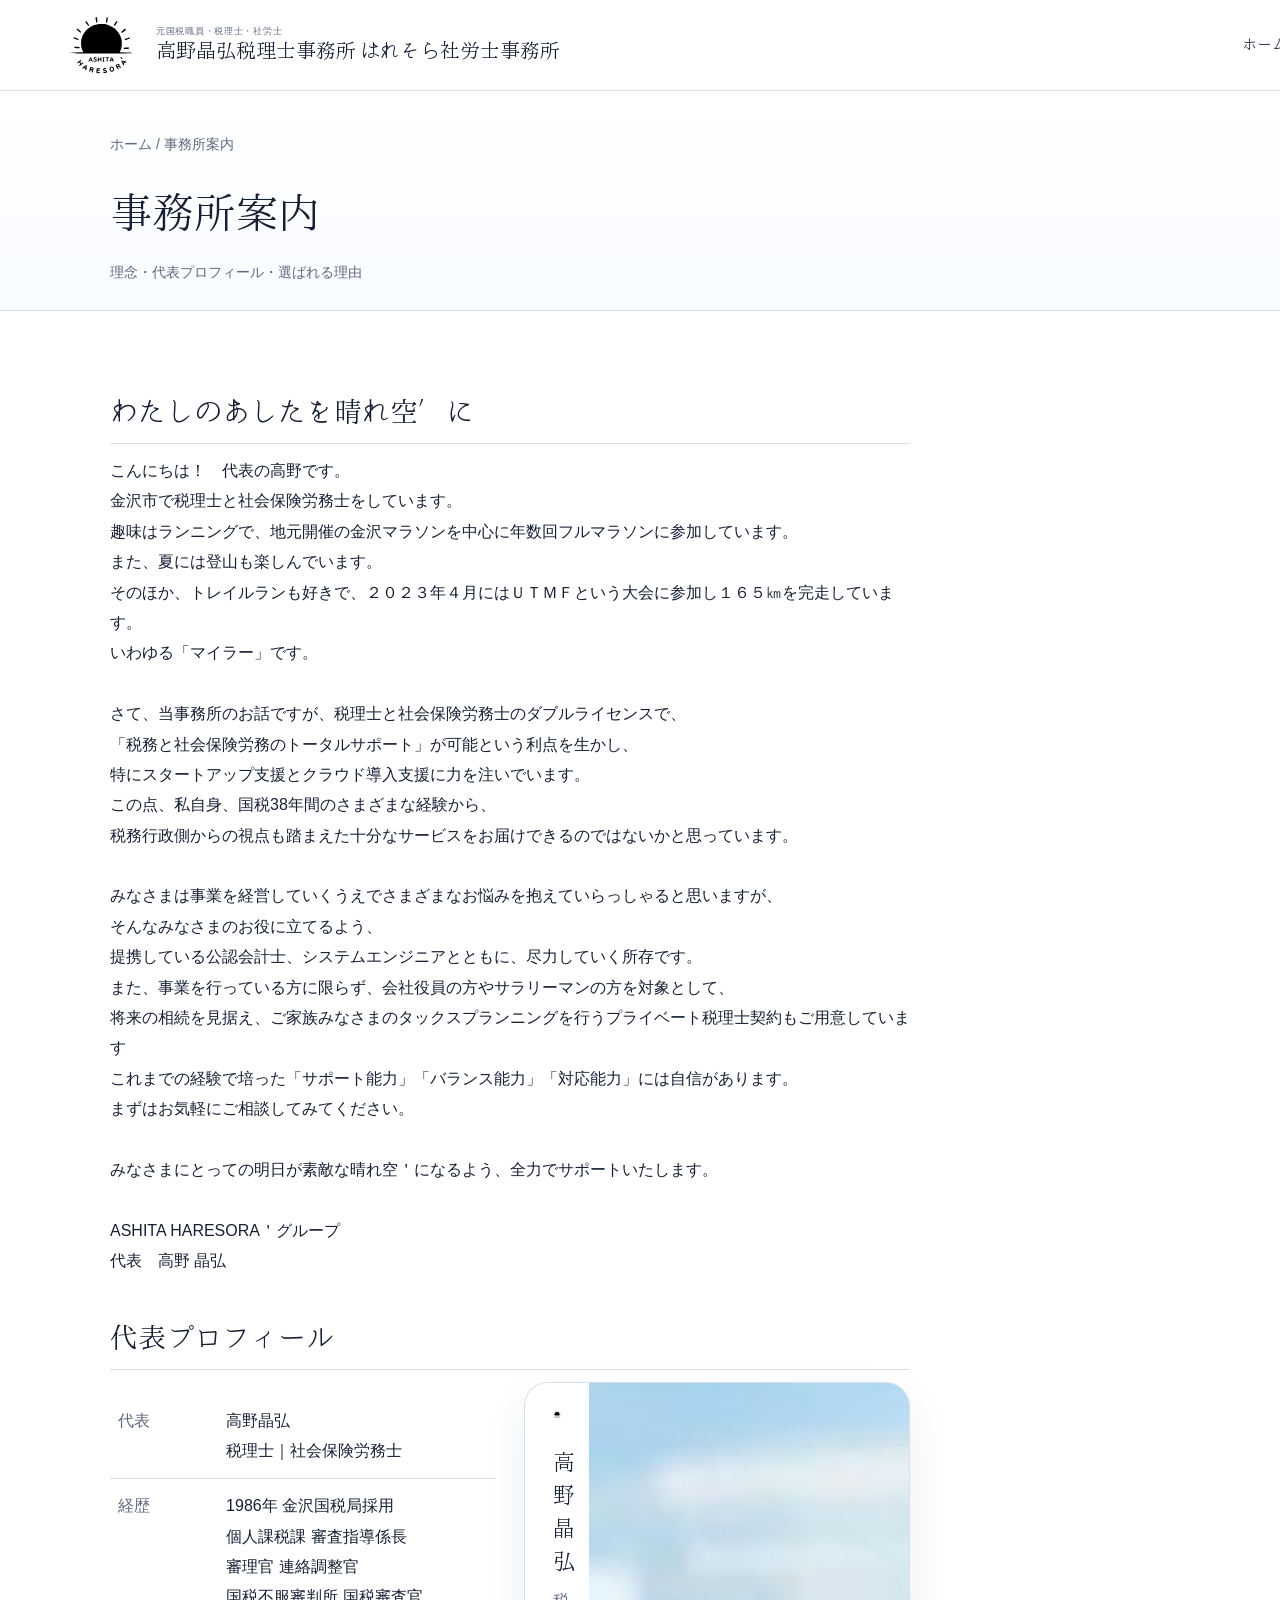
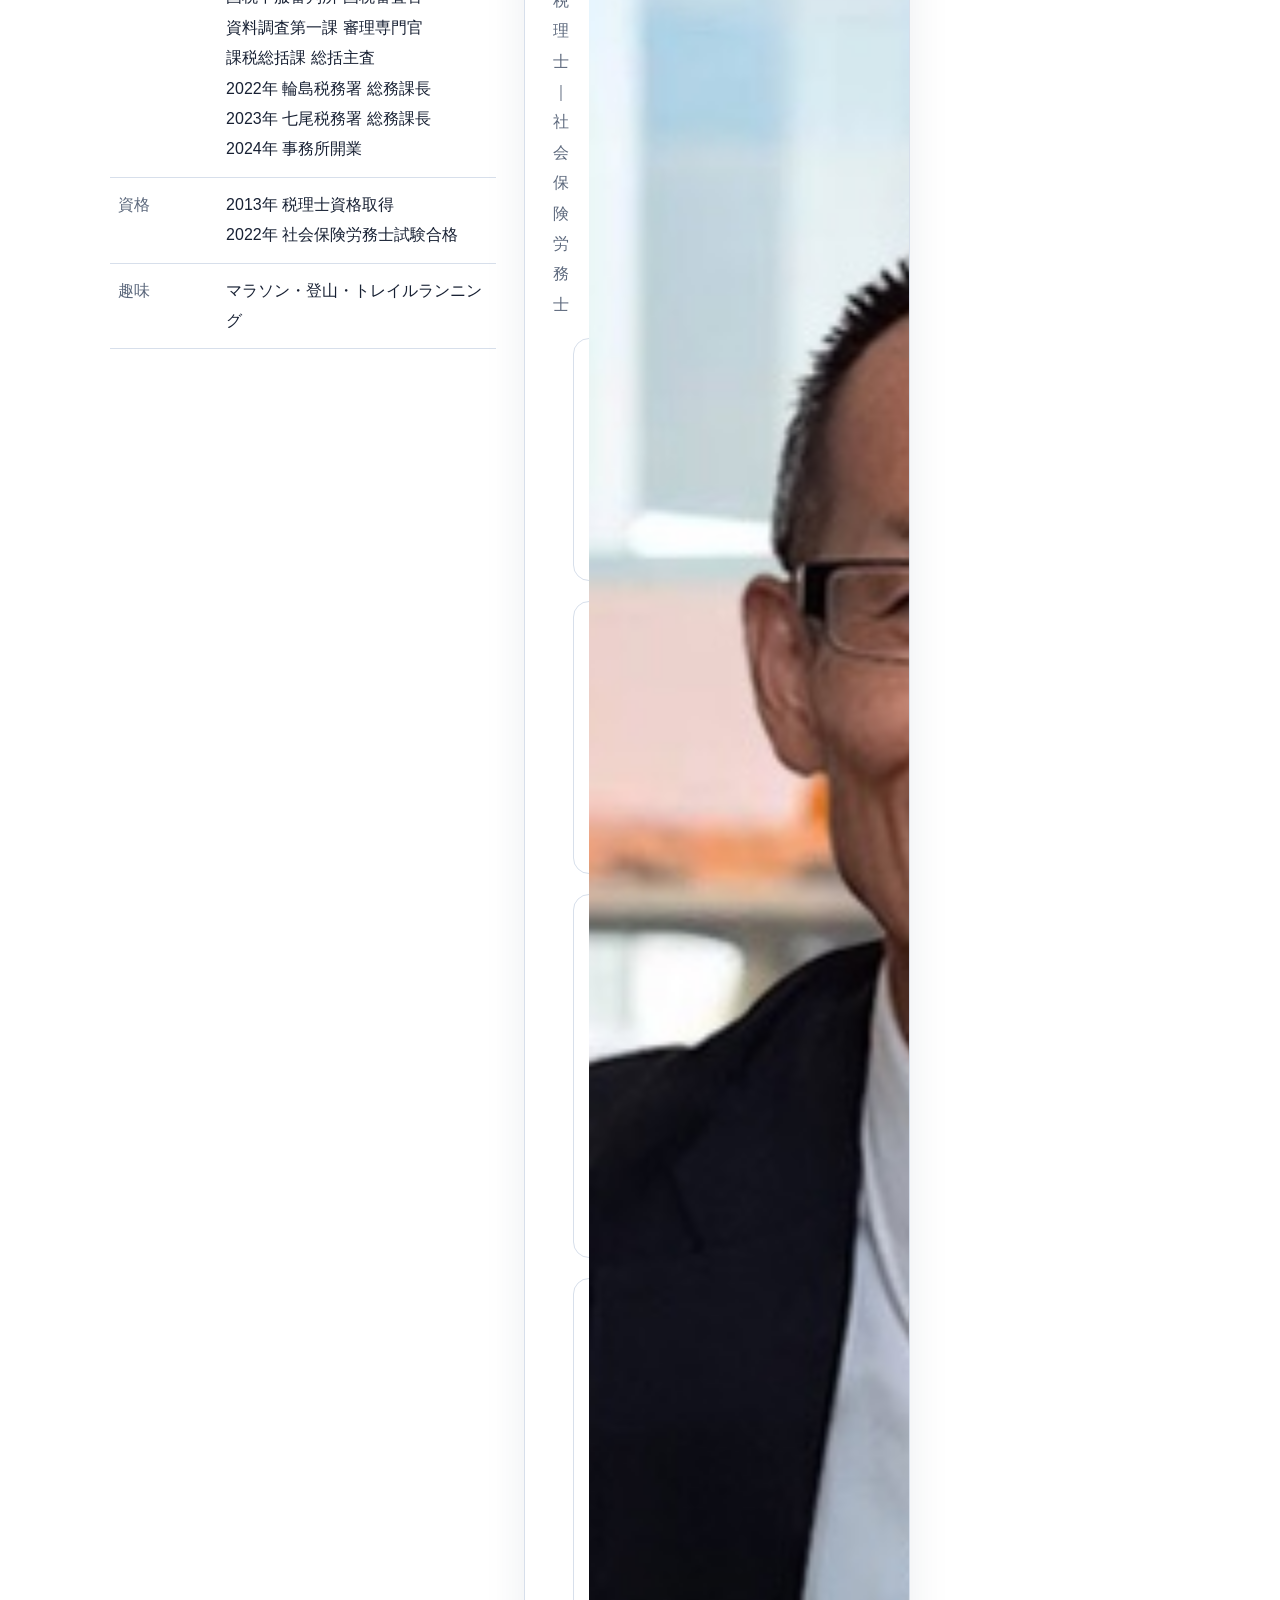
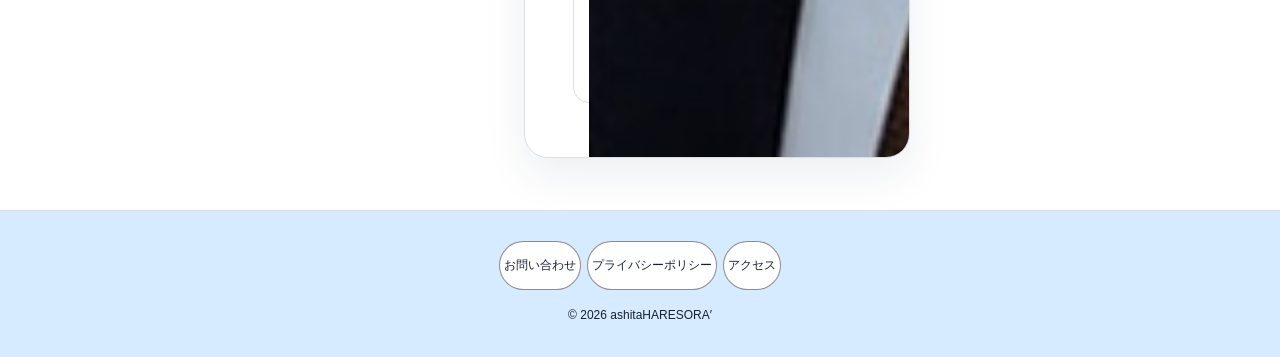
==== commit 3cc912ff: "CSS topと統一" ====
--- a/about/index.html
+++ b/about/index.html
@@ -22,7 +22,7 @@
 
 </head>
 
-<body class="static-header-unified">
+<body class="home-page static-header-home">
   <header class="site-header">
     <div class="header-inner">
       <a class="brand" href="../" aria-label="高野晶弘税理士事務所 はれそら社労士事務所 トップページ">
@@ -149,4 +149,4 @@
   </footer>
 </body>
 
-</html>
+</html>
--- a/assets/css/style.css
+++ b/assets/css/style.css
@@ -52,6 +52,13 @@
   background: rgba(255, 255, 255, .95);
   backdrop-filter: blur(10px);
   border-bottom: 1px solid var(--line)
+}
+
+.site-header a,
+.brand,
+.brand-name,
+.nav-item {
+  text-decoration: none;
 }
 
 .header-inner {
@@ -1807,6 +1814,7 @@
 }
 
 @media (prefers-reduced-motion: reduce) {
+
   .js-fade-up,
   .js-slide-left,
   .js-slide-right,
@@ -1896,6 +1904,7 @@
 
 /* ===== smartphone compact layout ===== */
 @media (max-width: 768px) {
+
   /* 全体の左右余白をかなり小さく */
   .container,
   .header-inner,
@@ -2150,7 +2159,8 @@
 .brand-name {
   display: inline-flex;
   align-items: baseline;
-  gap: 0.18em; /* ← 2つの事務所名の間隔。小さくしたいならここをさらに下げる */
+  gap: 0.18em;
+  /* ← 2つの事務所名の間隔。小さくしたいならここをさらに下げる */
 }
 
 .brand-name-tax,
@@ -2160,9 +2170,9 @@
 
 @media (max-width: 768px) {
   .nav-cta-group .nav-item.cta {
-  min-height: 28px;
-  padding: 0.3rem 0.4rem;
-}
+    min-height: 28px;
+    padding: 0.3rem 0.4rem;
+  }
 }
 
 /* ===== mobile only floating CTA ===== */
@@ -2172,6 +2182,7 @@
 
 /* スマホだけ：ヘッダーCTAとヒーローボタンを消す */
 @media (max-width: 768px) {
+
   .home-page.static-header-home .nav-cta-group,
   .home-page.static-header-home .hero-actions {
     display: none !important;
@@ -2527,3 +2538,8 @@
     border: 1px solid #111111;
   }
 }
+
+a {
+  color: inherit;
+  text-decoration: none;
+}
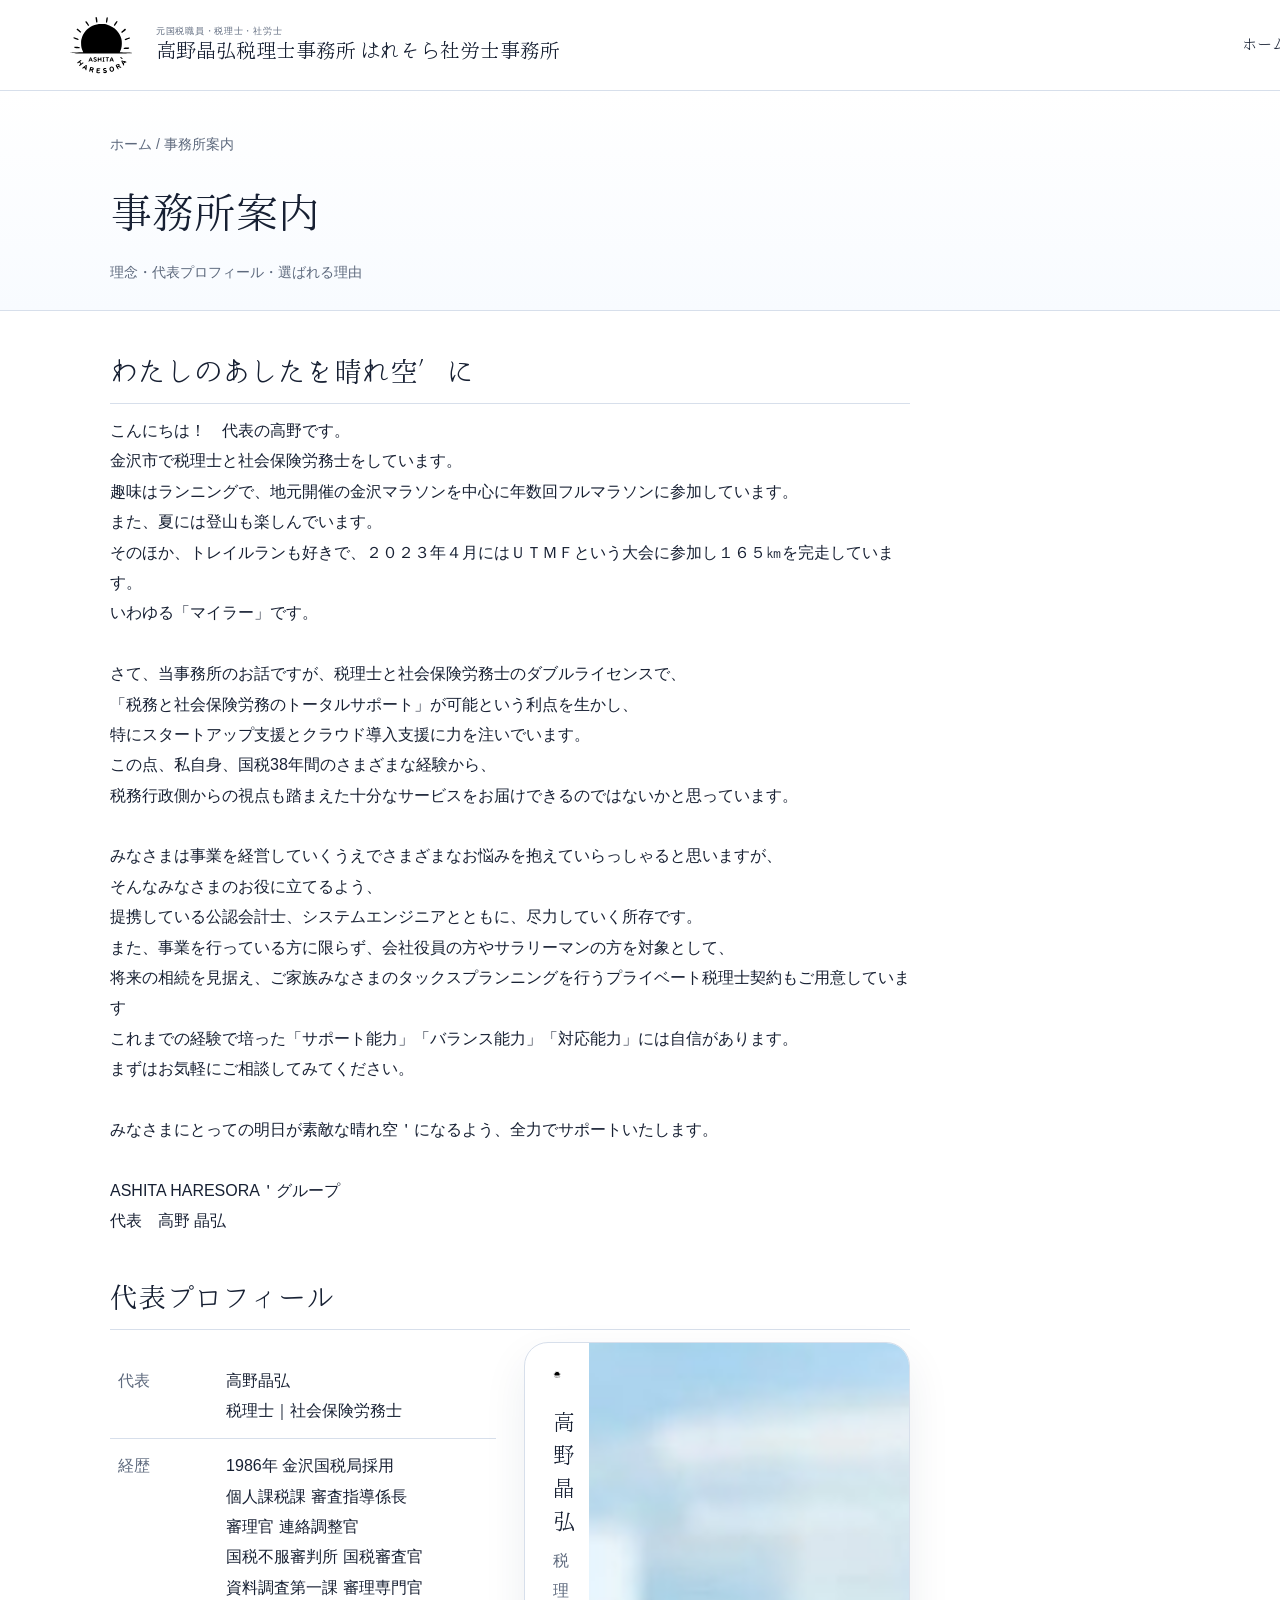
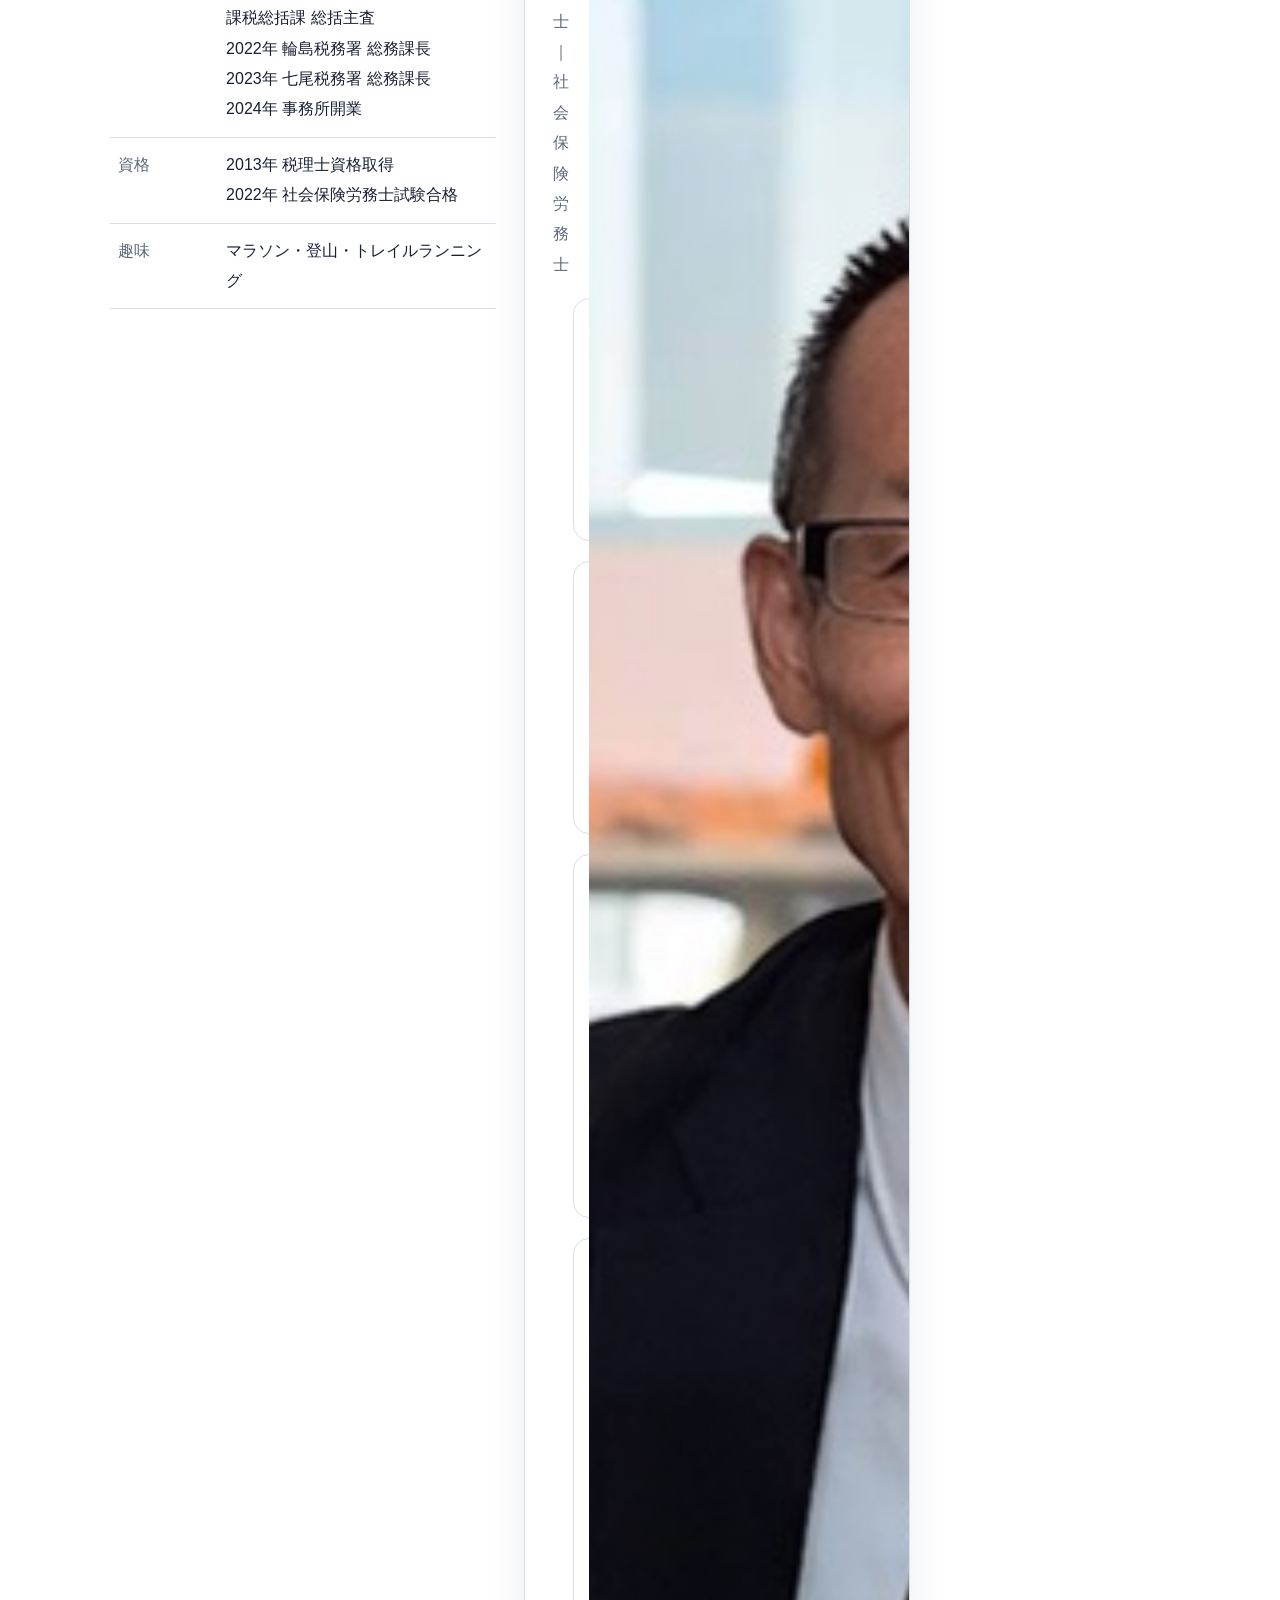
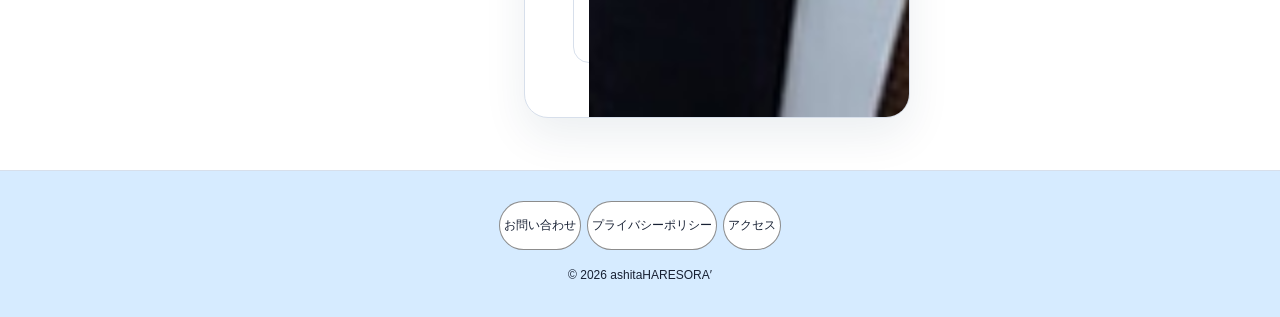
==== commit 055d6329: "事務所案内・FAQページにフローティングCTAを追加 Co-Authored-By: Claude Sonnet 4.6 <noreply@anthropic.com>" ====
--- a/about/index.html
+++ b/about/index.html
@@ -147,6 +147,11 @@
       <div>© <span data-year></span> ashitaHARESORA′</div>
     </div>
   </footer>
+
+  <div class="floating-cta" id="floating-cta" aria-label="お問い合わせ固定ボタン">
+    <a class="floating-cta-item floating-cta-free" href="../contact/">無料相談</a>
+    <a class="floating-cta-item floating-cta-phone" href="tel:XXX-XXX-XXXX">TEL XXX-XXX-XXXX</a>
+  </div>
 </body>
 
 </html>
--- a/assets/css/style.css
+++ b/assets/css/style.css
@@ -17,6 +17,19 @@
   --hero-overlay: rgba(7, 31, 59, .44);
   --max: 1100px;
   --shadow: 0 18px 44px rgba(18, 45, 78, .08);
+
+  /* ===== 左右余白（サイドパディング）の一括管理 =====
+     ここを変えると container / header / footer のサイド余白が
+     一括で変わります。スマホの可読性は 16px を基準に設定。 */
+  --side-pad: 20px;
+  --side-pad-mobile: 16px;
+
+  /* ===== スマホ共通ヘッダーの基本値（まとめて管理） ===== */
+  --mobile-header-logo: 36px;
+  --mobile-header-pad-y: 8px;
+  --mobile-header-brand-name: 15px;
+  --mobile-header-kicker: 12px;
+  --mobile-header-nav-font: 12.5px;
 }
 
 * {
@@ -372,6 +385,10 @@
   border-bottom: 1px solid var(--line)
 }
 
+.content h2:first-child {
+  margin-top: 0;
+}
+
 .content h3 {
   font-size: 22px;
   margin: 28px 0 8px
@@ -674,7 +691,7 @@
   }
 
   .home-page .brand-kicker-overlay {
-    font-size: 10px;
+    font-size: 12px;
     margin-bottom: 4px;
   }
 
@@ -788,7 +805,7 @@
   }
 
   .hero-kicker {
-    font-size: 11px;
+    font-size: 12px;
     padding: 5px 10px;
   }
 
@@ -953,7 +970,7 @@
     margin-top: -3px;
     margin-bottom: 10px;
     padding: 4px 9px;
-    font-size: 10px;
+    font-size: 12px;
     line-height: 1.2;
   }
 
@@ -1853,8 +1870,8 @@
 /* ===== smartphone typography tuning ===== */
 @media (max-width: 768px) {
   body {
-    font-size: 14px;
-    line-height: 1.7;
+    font-size: 16px;
+    line-height: 1.75;
   }
 
   h1 {
@@ -2145,8 +2162,8 @@
   /* 本文とフッターも左右余白を少し詰める */
   .section,
   .page-hero {
-    padding-top: 32px;
-    padding-bottom: 32px;
+    padding-top: 18px;
+    padding-bottom: 18px;
   }
 
   .footer-inner {
@@ -2542,4 +2559,214 @@
 a {
   color: inherit;
   text-decoration: none;
-}+}
+
+.compact-profile-card {
+  display: grid;
+  grid-template-columns: 280px 1fr;
+  gap: 24px;
+  align-items: stretch;
+  padding: 0;
+  overflow: hidden;
+}
+
+.compact-profile-card .profile-photo {
+  width: 100%;
+  height: 100%;
+  min-height: 280px;
+  object-fit: cover;
+  aspect-ratio: auto;
+}
+
+.compact-profile-card .profile-body {
+  padding: 24px;
+}
+
+.compact-strength-list {
+  gap: 10px;
+  margin-top: 16px;
+}
+
+.compact-strength-list li {
+  padding: 12px 14px;
+  border-radius: 14px;
+}
+
+@media (max-width: 900px) {
+  .compact-profile-card {
+    grid-template-columns: 1fr;
+  }
+
+  .compact-profile-card .profile-photo {
+    min-height: auto;
+    aspect-ratio: 5 / 4;
+  }
+
+  .compact-profile-card .profile-body {
+    padding: 20px;
+  }
+}
+
+/* =========================================================
+   ★ UNIFIED MOBILE HEADER & SIDE PADDING  （全ページ共通）
+   - 2種類のレイアウト（.home-page.static-header-home と
+     .static-header-unified / .static-header-service）を
+     スマホ（768px以下）で同じ見た目に揃える統合ブロック。
+   - 左右余白は --side-pad-mobile（:root で管理）に統一。
+   - 見た目を変更したい場合は :root の変数を変えるだけで
+     全ページに反映される。
+========================================================= */
+@media (max-width: 768px) {
+
+  /* --- 左右余白をすべてのページで統一 --- */
+  .container,
+  .header-inner,
+  .footer-inner,
+  .home-page.static-header-home .container,
+  .home-page.static-header-home .header-inner,
+  .home-page.static-header-home .footer-inner,
+  :is(.static-header-service, .static-header-unified) .container,
+  :is(.static-header-service, .static-header-unified) .header-inner,
+  :is(.static-header-service, .static-header-unified) .footer-inner {
+    width: 100%;
+    max-width: none;
+    padding-left: var(--side-pad-mobile);
+    padding-right: var(--side-pad-mobile);
+  }
+
+  /* --- ヘッダー本体（背景・固定位置） --- */
+  .site-header,
+  .home-page.static-header-home .site-header,
+  :is(.static-header-service, .static-header-unified) .site-header {
+    position: sticky;
+    top: 0;
+    z-index: 1000;
+    background: rgba(255, 255, 255, .95);
+    backdrop-filter: blur(10px);
+    border-bottom: 1px solid var(--line);
+    padding: 0;
+  }
+
+  /* --- ヘッダー中身：ロゴ＋屋号を1段目、ナビを2段目 --- */
+  .header-inner,
+  .home-page.static-header-home .header-inner,
+  :is(.static-header-service, .static-header-unified) .header-inner {
+    display: block;
+    padding-top: var(--mobile-header-pad-y);
+    padding-bottom: var(--mobile-header-pad-y);
+    align-items: flex-start;
+  }
+
+  /* --- ロゴ＋屋号テキストの並び --- */
+  .brand,
+  .home-page.static-header-home .brand,
+  :is(.static-header-service, .static-header-unified) .brand {
+    display: grid;
+    grid-template-columns: var(--mobile-header-logo) 1fr;
+    gap: 10px;
+    align-items: center;
+    width: 100%;
+    margin: 0;
+  }
+
+  /* --- ロゴサイズ --- */
+  .brand-logo,
+  .home-page.static-header-home .brand-logo,
+  :is(.static-header-service, .static-header-unified) .brand-logo {
+    width: var(--mobile-header-logo);
+    height: var(--mobile-header-logo);
+    flex: 0 0 var(--mobile-header-logo);
+    flex-basis: var(--mobile-header-logo);
+    margin: 0;
+  }
+
+  /* --- 肩書き（元国税職員…） --- */
+  .brand-kicker,
+  .home-page.static-header-home .brand-kicker,
+  :is(.static-header-service, .static-header-unified) .brand-kicker {
+    font-size: var(--mobile-header-kicker);
+    line-height: 1.2;
+    margin-bottom: 1px;
+    letter-spacing: 0.04em;
+    color: var(--muted);
+  }
+
+  /* --- 屋号（高野晶弘税理士事務所 はれそら社労士事務所） --- */
+  .brand-name,
+  .home-page.static-header-home .brand-name,
+  :is(.static-header-service, .static-header-unified) .brand-name {
+    display: inline-flex;
+    align-items: baseline;
+    gap: 0.18em;
+    font-family: 'はれのそら明朝', "Yu Mincho", "Hiragino Mincho ProN", serif;
+    font-size: var(--mobile-header-brand-name);
+    line-height: 1.3;
+    white-space: normal;
+    word-break: keep-all;
+    overflow-wrap: normal;
+    letter-spacing: 0;
+    color: var(--text);
+  }
+
+  /* --- ナビのコンテナ：2段目として横幅いっぱいに --- */
+  .nav,
+  .site-nav-static,
+  .home-page.static-header-home .nav,
+  .home-page.static-header-home .site-nav-static,
+  :is(.static-header-service, .static-header-unified) .nav,
+  :is(.static-header-service, .static-header-unified) .site-nav-static {
+    display: block !important;
+    position: static !important;
+    inset: auto !important;
+    width: 100%;
+    margin: 0 !important;
+    padding: 0 !important;
+    background: transparent !important;
+    border: 0 !important;
+    box-shadow: none !important;
+    flex: 0 0 auto !important;
+  }
+
+  /* --- ナビ項目のリスト --- */
+  .nav-list,
+  .home-page.static-header-home .nav-list,
+  :is(.static-header-service, .static-header-unified) .nav-list {
+    display: flex !important;
+    flex-wrap: wrap;
+    gap: 4px 12px;
+    align-items: center;
+    justify-content: center;
+    padding: 4px 0 0 !important;
+    margin: 0 !important;
+    list-style: none;
+  }
+
+  /* --- ナビ項目（ホーム / サービス・料金 など） --- */
+  .nav-item,
+  .home-page.static-header-home .nav-item,
+  :is(.static-header-service, .static-header-unified) .nav-item {
+    font-size: var(--mobile-header-nav-font);
+    line-height: 1.2;
+    display: inline-flex;
+    align-items: center;
+    justify-content: center;
+    padding: 2px 8px;
+  }
+
+  /* --- ヘッダー内のCTAボタンはフローティングCTAに委ねて非表示 --- */
+  .nav-cta-group,
+  .home-page.static-header-home .nav-cta-group,
+  :is(.static-header-service, .static-header-unified) .nav-cta-group {
+    display: none !important;
+  }
+
+  /* --- ハンバーガー関連は使わないので完全に非表示 --- */
+  .nav-toggle,
+  .nav-close,
+  .nav-toggle-overlay,
+  .home-page.static-header-home .nav-toggle,
+  .home-page.static-header-home .nav-close,
+  .home-page.static-header-home .nav-toggle-overlay {
+    display: none !important;
+  }
+}
